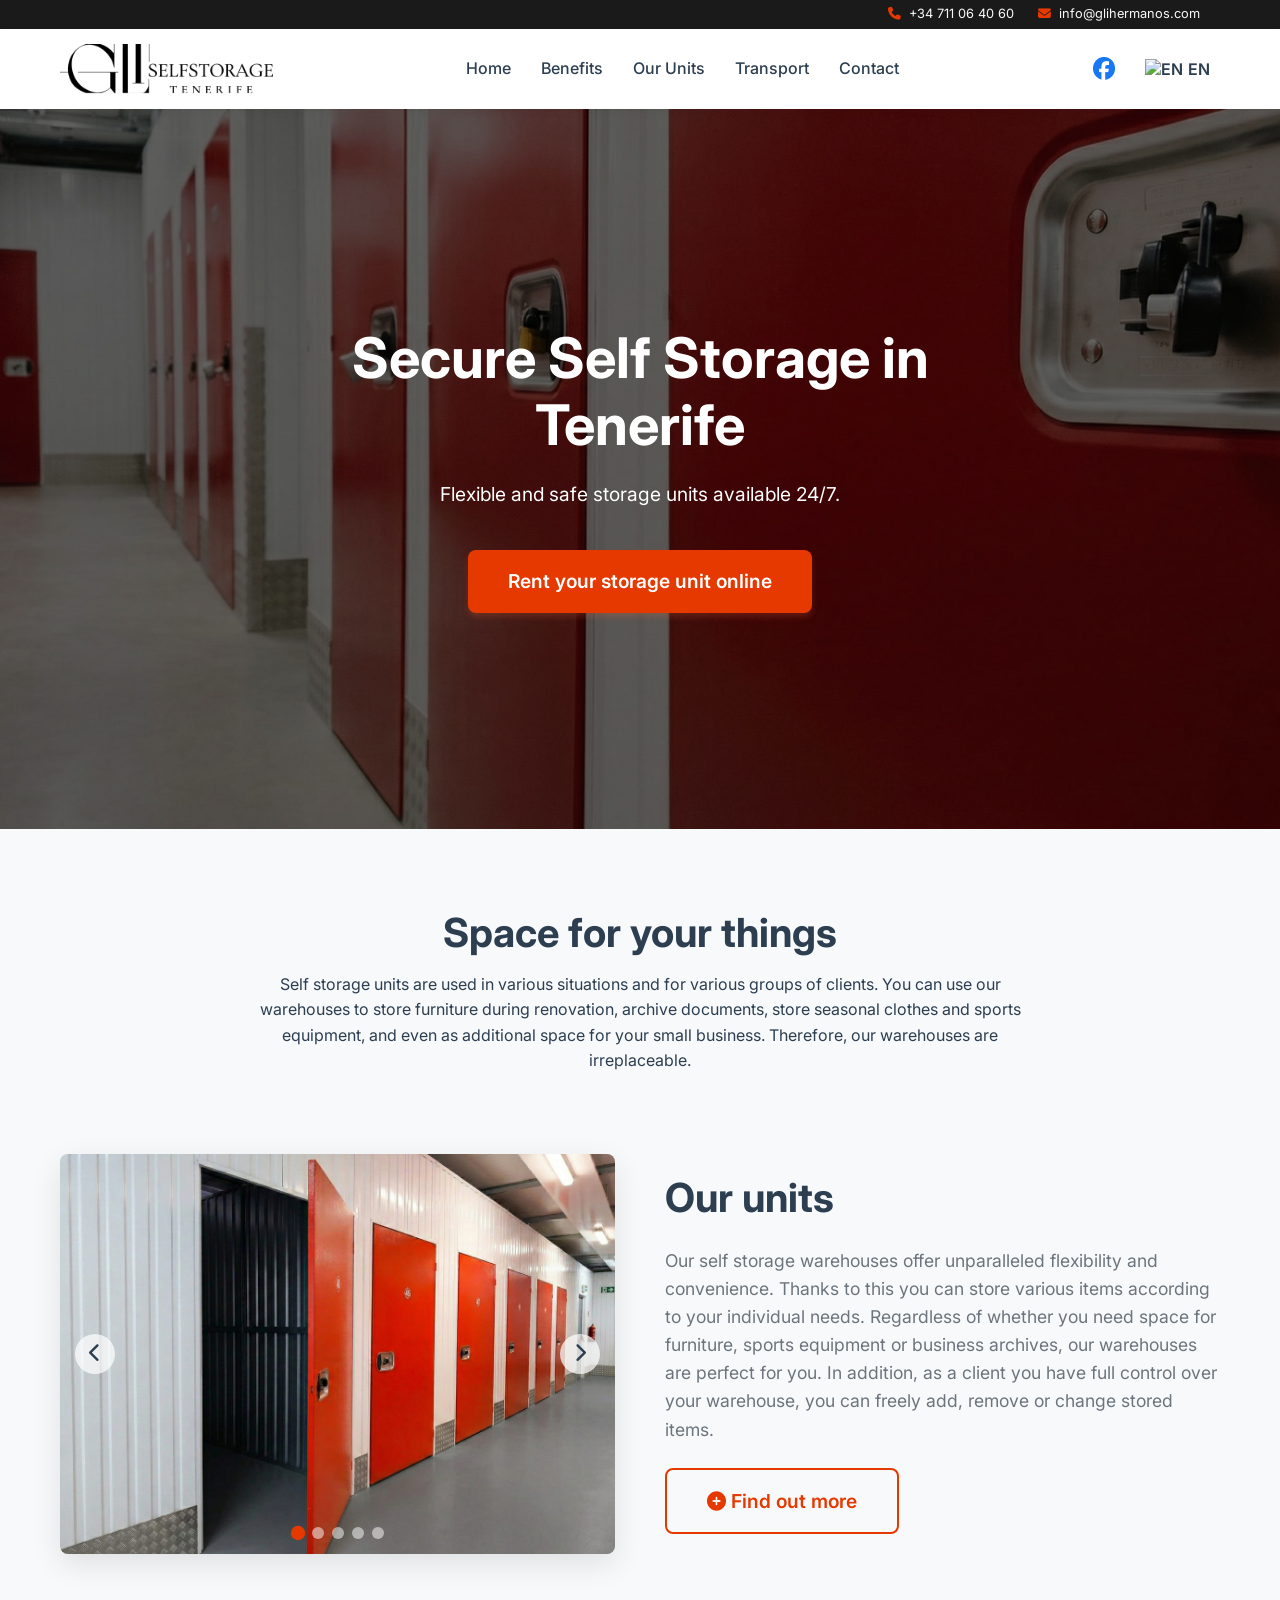
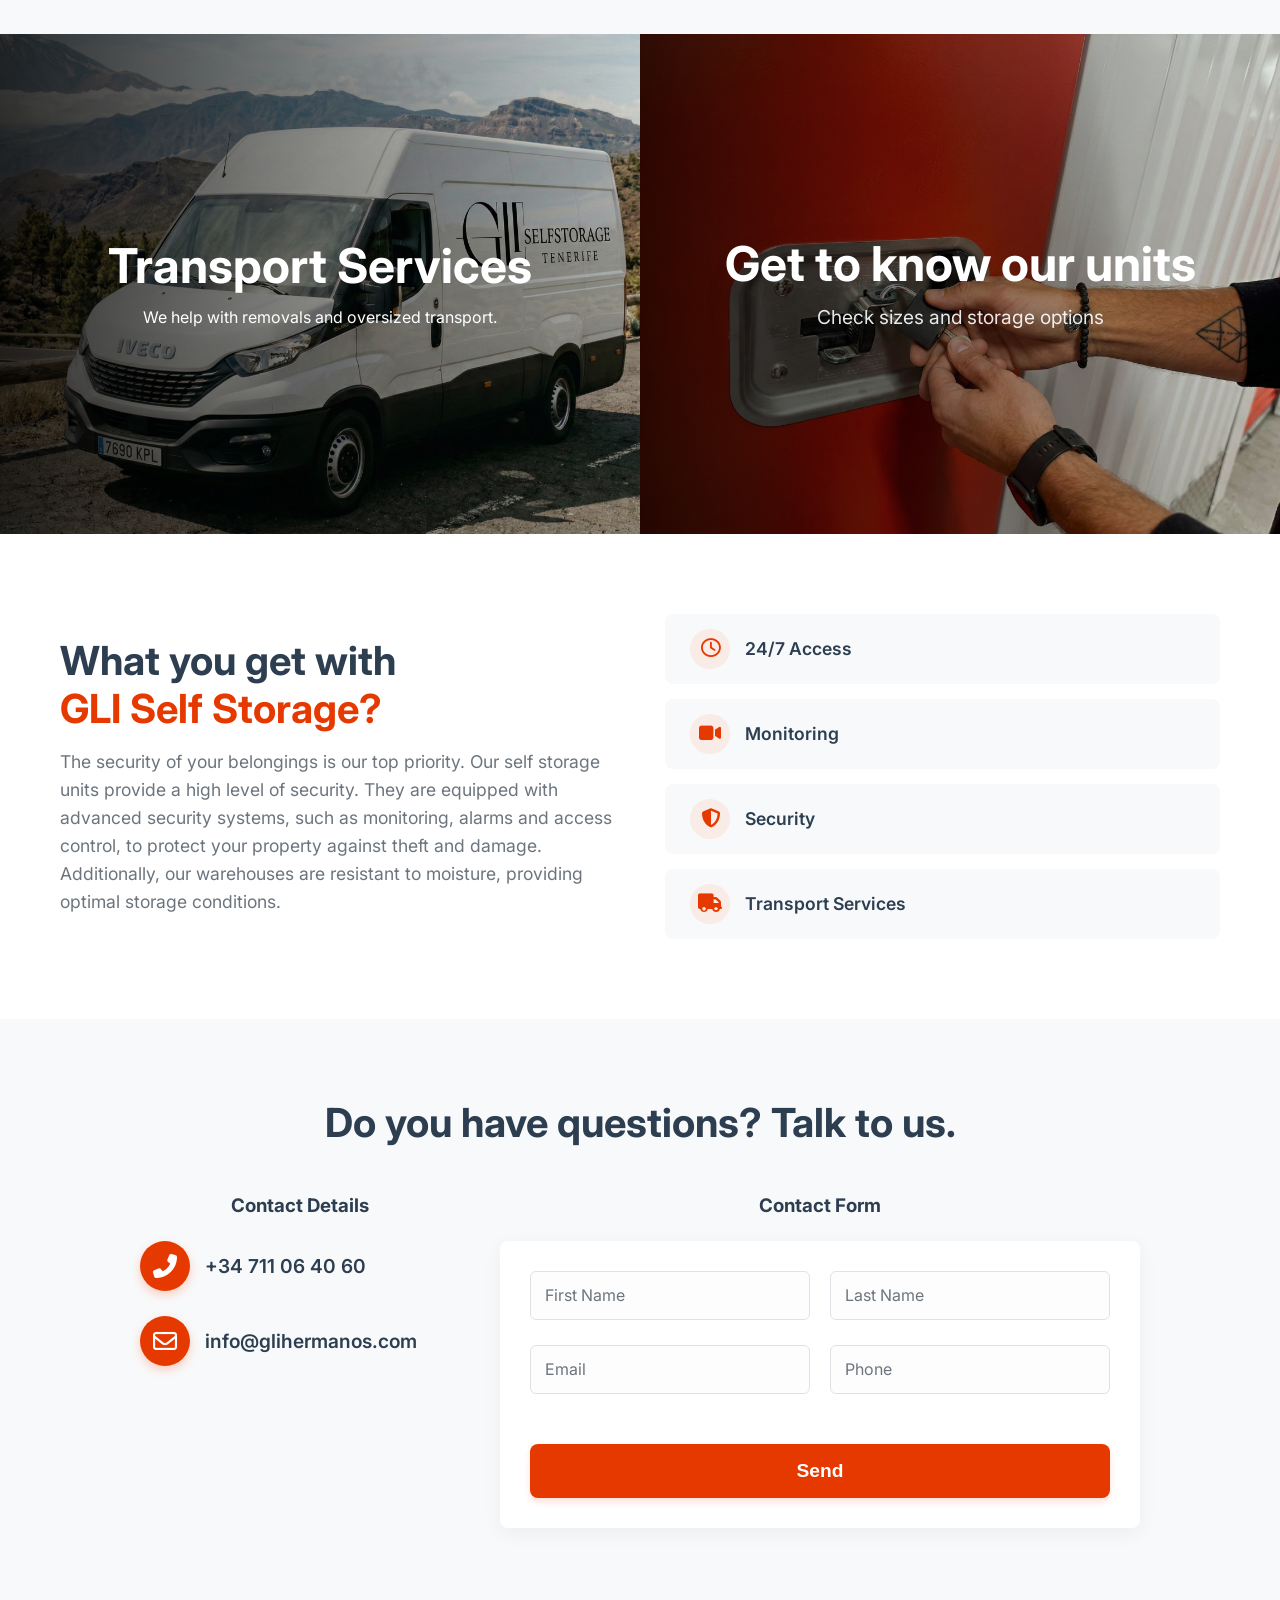
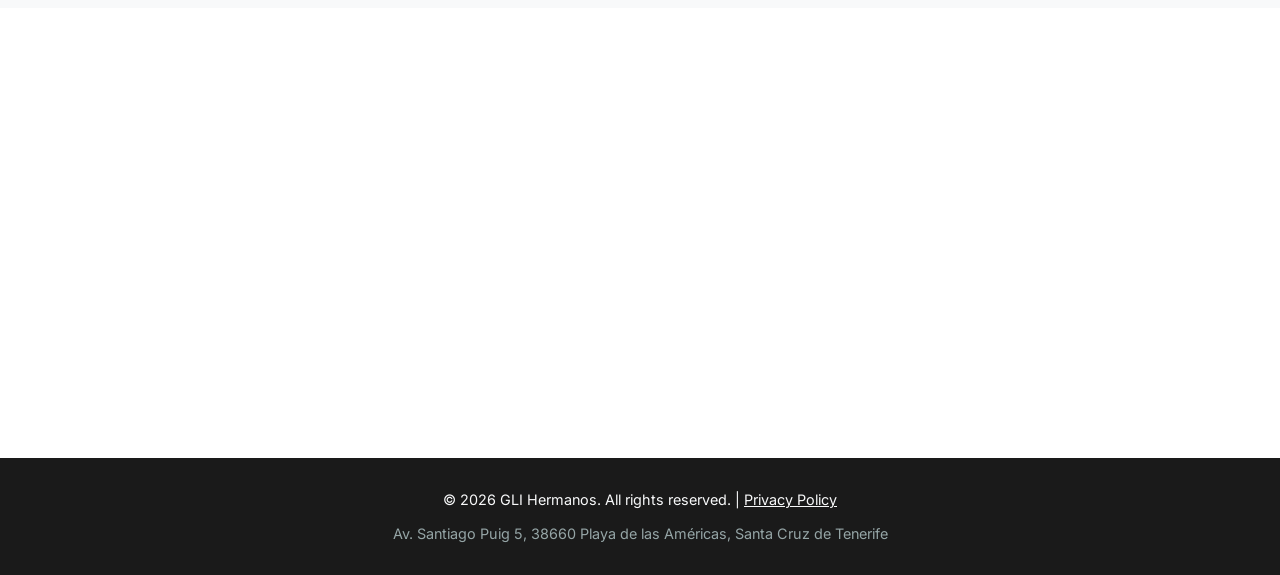
==== index.html @ 6c4d1c53 "Add files via upload" ====
<!DOCTYPE html>
<html lang="en">

<head>
    <meta charset="UTF-8">
    <meta name="viewport" content="width=device-width, initial-scale=1.0">

    <!-- Google Tag Manager -->
    <script>(function (w, d, s, l, i) {
            w[l] = w[l] || []; w[l].push({
                'gtm.start':
                    new Date().getTime(), event: 'gtm.js'
            }); var f = d.getElementsByTagName(s)[0],
                j = d.createElement(s), dl = l != 'dataLayer' ? '&l=' + l : ''; j.async = true; j.src =
                    'https://www.googletagmanager.com/gtm.js?id=' + i + dl; f.parentNode.insertBefore(j, f);
        })(window, document, 'script', 'dataLayer', 'GTM-TJLT8K84');</script>
    <!-- End Google Tag Manager -->

    <meta name="keywords" id="meta-keywords" content="">
    <meta name="description"
        content="Secure Self Storage in Tenerife - 24/7 Access, Transport Services, and High Security.">
    <meta name="robots" content="index, follow">
    <title>GLI Self Storage - Tenerife</title>
    <!-- Google Fonts -->
    <link href="https://fonts.googleapis.com/css2?family=Inter:wght@400;500;600;700;800&display=swap" rel="stylesheet">
    <!-- Font Awesome for Icons -->
    <link rel="stylesheet" href="https://cdnjs.cloudflare.com/ajax/libs/font-awesome/6.4.0/css/all.min.css">
    <!-- Niestandardowy script ładujący hCaptcha przeniesiony do script.js w celu dynamicznych zmian języka -->
    <!-- Main CSS -->
    <link rel="stylesheet" href="styles.css">

    <!-- Meta Pixel Code -->
    <script>
        !function (f, b, e, v, n, t, s) {
            if (f.fbq) return; n = f.fbq = function () {
                n.callMethod ?
                    n.callMethod.apply(n, arguments) : n.queue.push(arguments)
            };
            if (!f._fbq) f._fbq = n; n.push = n; n.loaded = !0; n.version = '2.0';
            n.queue = []; t = b.createElement(e); t.async = !0;
            t.src = v; s = b.getElementsByTagName(e)[0];
            s.parentNode.insertBefore(t, s)
        }(window, document, 'script',
            'https://connect.facebook.net/en_US/fbevents.js');
        fbq('init', '1485630279609049');
        fbq('track', 'PageView');
    </script>
    <!-- End Meta Pixel Code -->

    <!-- Yandex.Metrika counter -->
    <script type="text/javascript">
        (function (m, e, t, r, i, k, a) {
            m[i] = m[i] || function () { (m[i].a = m[i].a || []).push(arguments) };
            m[i].l = 1 * new Date();
            for (var j = 0; j < document.scripts.length; j++) { if (document.scripts[j].src === r) { return; } }
            k = e.createElement(t), a = e.getElementsByTagName(t)[0], k.async = 1, k.src = r, a.parentNode.insertBefore(k, a)
        })(window, document, 'script', 'https://mc.yandex.ru/metrika/tag.js?id=107064245', 'ym');

        ym(107064245, 'init', { ssr: true, webvisor: true, clickmap: true, ecommerce: "dataLayer", referrer: document.referrer, url: location.href, accurateTrackBounce: true, trackLinks: true });
    </script>
    <noscript>
        <div><img src="https://mc.yandex.ru/watch/107064245" style="position:absolute; left:-9999px;" alt="" /></div>
    </noscript>
    <!-- /Yandex.Metrika counter -->
</head>

<body>
    <!-- Google Tag Manager (noscript) -->
    <noscript><iframe src="https://www.googletagmanager.com/ns.html?id=GTM-TJLT8K84" height="0" width="0"
            style="display:none;visibility:hidden"></iframe></noscript>
    <!-- End Google Tag Manager (noscript) -->

    <noscript><img height="1" width="1" style="display:none"
            src="https://www.facebook.com/tr?id=1485630279609049&ev=PageView&noscript=1" /></noscript>

    <!-- Top Bar -->
    <div class="top-bar">
        <div class="container">
            <div class="top-contact">
                <a href="tel:+34711064060"><i class="fas fa-phone"></i> <span data-i18n="top_phone">+34 711 06 40
                        60</span></a>
                <a href="mailto:info@glihermanos.com"><i class="fas fa-envelope"></i> <span
                        data-i18n="top_email">info@glihermanos.com</span></a>
            </div>
        </div>
    </div>

    <!-- Header -->
    <header class="header">
        <div class="container header-content">
            <div class="logo">
                <a href="#"><img src="assets/images/logo.png" alt="GLI Self Storage"
                        onerror="this.outerHTML='<h1 class=\'text-logo\'>GLI <span>Self Storage</span></h1>'"></a>
            </div>

            <nav class="main-nav">
                <ul>
                    <li><a href="#home" data-i18n="menu_home">Home</a></li>
                    <li><a href="#benefits" data-i18n="menu_benefits">Benefits</a></li>
                    <li><a href="#units" data-i18n="menu_units">Our Units</a></li>
                    <li><a href="#transport" data-i18n="menu_transport">Transport</a></li>
                    <li><a href="#contact" data-i18n="menu_contact">Contact</a></li>
                </ul>
            </nav>

            <div class="header-right">
                <a href="https://www.facebook.com/glitrasterostenerife?locale=pl_PL" target="_blank" class="fb-icon"
                    title="Facebook">
                    <i class="fab fa-facebook"></i>
                </a>

                <div class="lang-switcher">
                    <button class="lang-btn" id="current-lang">
                        <img src="https://flagcdn.com/w20/gb.png" alt="EN"> EN
                    </button>
                    <div class="lang-dropdown">
                        <a href="#" data-lang="en"><img src="https://flagcdn.com/w20/gb.png" alt="English"> EN</a>
                        <a href="#" data-lang="de"><img src="https://flagcdn.com/w20/de.png" alt="Deutsch"> DE</a>
                        <a href="#" data-lang="es"><img src="https://flagcdn.com/w20/es.png" alt="Español"> ES</a>
                        <a href="#" data-lang="pl"><img src="https://flagcdn.com/w20/pl.png" alt="Polski"> PL</a>
                        <a href="#" data-lang="uk"><img src="https://flagcdn.com/w20/ua.png" alt="Українська"> UK</a>
                        <a href="#" data-lang="ru"><img src="https://flagcdn.com/w20/ru.png" alt="Русский"> RU</a>
                    </div>
                </div>

                <button class="mobile-menu-toggle">
                    <i class="fas fa-bars"></i>
                </button>
            </div>
        </div>
    </header>

    <!-- Mobile Navigation Overlay -->
    <div class="mobile-nav-overlay">
        <button class="close-menu"><i class="fas fa-times"></i></button>
        <ul>
            <li><a href="#home" data-i18n="menu_home">Home</a></li>
            <li><a href="#benefits" data-i18n="menu_benefits">Benefits</a></li>
            <li><a href="#units" data-i18n="menu_units">Our Units</a></li>
            <li><a href="#transport" data-i18n="menu_transport">Transport</a></li>
            <li><a href="#contact" data-i18n="menu_contact">Contact</a></li>
        </ul>
    </div>

    <!-- Hero Section -->
    <section id="home" class="hero">
        <div class="hero-overlay"></div>
        <div class="container hero-content">
            <h2 data-i18n="hero_title" class="animate-up">Secure Self Storage in Tenerife</h2>
            <p data-i18n="hero_subtitle" class="animate-up delay-1">Flexible and safe storage units available 24/7.</p>
            <a href="https://glihermanos.savvylockers.com/?fbclid=IwY2xjawQRhgFleHRuA2FlbQIxMABicmlkETJEMmpuODRKdEl5TjlVZ01Cc3J0YwZhcHBfaWQQMjIyMDM5MTc4ODIwMDg5MgABHppS1P2RR4xndVXGXnj58b55_4hbv1EeM5cEgCPNnU7qMUyhquLcri8U6ESe_aem_1NgS0DgagLh0nzZvqm6EQw"
                target="_blank" class="btn btn-primary animate-up delay-2" data-i18n="hero_btn">Rent a Unit</a>
        </div>
    </section>

    <!-- Units Description -->
    <section id="units-intro" class="units-intro section-padding bg-light">
        <div class="container text-center">
            <h2 data-i18n="units_headline">Space for your things</h2>
            <p class="max-w-800 mx-auto" data-i18n="units_subheadline">Self storage units are used in various situations
                and for various groups of clients. You can use our warehouses to store furniture during renovation,
                archive documents, store seasonal clothes and sports equipment, and even as additional space for your
                small business. Therefore, our warehouses are irreplaceable.</p>
        </div>
    </section>

    <!-- Units Features -->
    <section id="units" class="units section-padding bg-light pt-0">
        <div class="container">
            <div class="units-grid">
                <div class="units-image">
                    <div class="carousel-container" id="units-carousel">
                        <div class="carousel-track">
                            <img src="assets/images/storagetenerife3.jpeg" alt="Storage Unit 3"
                                class="carousel-slide active">
                            <img src="assets/images/storagetenerife1.jpeg" alt="Storage Unit 1" class="carousel-slide">
                            <img src="assets/images/storagetenerife2.jpeg" alt="Storage Unit 2" class="carousel-slide">
                            <img src="assets/images/storagetenerife4.jpeg" alt="Storage Unit 4" class="carousel-slide">
                            <img src="assets/images/storagetenerife5.jpeg" alt="Storage Unit 5" class="carousel-slide">
                        </div>
                        <button class="carousel-btn prev-btn" aria-label="Previous Slide"><i
                                class="fas fa-chevron-left"></i></button>
                        <button class="carousel-btn next-btn" aria-label="Next Slide"><i
                                class="fas fa-chevron-right"></i></button>
                        <div class="carousel-dots">
                            <span class="dot active" data-index="0"></span>
                            <span class="dot" data-index="1"></span>
                            <span class="dot" data-index="2"></span>
                            <span class="dot" data-index="3"></span>
                            <span class="dot" data-index="4"></span>
                        </div>
                    </div>
                </div>
                <div class="units-text">
                    <h2 data-i18n="units_title">Our units</h2>
                    <p data-i18n="units_desc">Our self storage warehouses offer unparalleled flexibility and
                        convenience. Thanks to this you can store various items according to your individual needs.
                        Regardless of whether you need space for furniture, sports equipment or business archives, our
                        warehouses are perfect for you. In addition, as a client you have full control over your
                        warehouse, you can freely add, remove or change stored items.</p>
                    <a href="#contact" class="btn btn-outline-primary mt-4">
                        <i class="fas fa-plus-circle"></i> <span data-i18n="units_more">Find out more</span>
                    </a>
                </div>
            </div>
        </div>
    </section>

    <!-- Transport Section -->
    <section id="transport" class="transport">
        <div class="transport-grid">
            <a href="#contact" class="transport-bus">
                <!-- Background image: assets/images/bus.jpg -->
                <div class="transport-units-content">
                    <h2 data-i18n="transport_bus_text">Transport Services</h2>
                    <p data-i18n="transport_bus_desc">We help with removals and oversized transport.</p>
                </div>
            </a>
            <a href="https://glihermanos.savvylockers.com/" target="_blank" class="transport-units">
                <!-- Background image: assets/images/orange_doors.jpg -->
                <div class="transport-units-content">
                    <h2 data-i18n="transport_title">Get to know our units</h2>
                    <p data-i18n="transport_desc">Check sizes and storage options</p>
                </div>
            </a>
        </div>
    </section>
    <!-- Benefits Section -->
    <section id="benefits" class="benefits section-padding">
        <div class="container">
            <div class="benefits-grid">
                <div class="benefits-text">
                    <h2><span data-i18n="benefits_title">What you get with</span> <br><span class="highlight"
                            data-i18n="benefits_subtitle">GLI Self Storage?</span></h2>
                    <p data-i18n="benefits_desc">The security of your belongings is our top priority. Our self storage
                        units provide a high level of security. They are equipped with advanced security systems, such
                        as monitoring, alarms and access control, to protect your property against theft and damage.
                        Additionally, our warehouses are resistant to moisture, providing optimal storage conditions.
                    </p>
                </div>
                <div class="benefits-list">
                    <div class="benefit-item">
                        <div class="benefit-icon"><i class="far fa-clock"></i></div>
                        <span data-i18n="benefit_1">24/7 Access</span>
                    </div>
                    <div class="benefit-item">
                        <div class="benefit-icon"><i class="fas fa-video"></i></div>
                        <span data-i18n="benefit_2">Monitoring</span>
                    </div>
                    <div class="benefit-item">
                        <div class="benefit-icon"><i class="fas fa-shield-alt"></i></div>
                        <span data-i18n="benefit_3">Security</span>
                    </div>
                    <div class="benefit-item">
                        <div class="benefit-icon"><i class="fas fa-truck"></i></div>
                        <span data-i18n="benefit_4">Transport Services</span>
                    </div>
                </div>
            </div>
        </div>
    </section>

    <!-- Contact Section -->
    <section id="contact" class="contact section-padding bg-light">
        <div class="container">
            <div class="text-center mb-5">
                <h2 data-i18n="contact_title">Do you have questions? Talk to us.</h2>
            </div>

            <div class="contact-grid">
                <div class="contact-info">
                    <h3 data-i18n="contact_details_title" class="mb-4 text-center">Contact Details</h3>

                    <div class="contact-card">
                        <div class="contact-icon">
                            <i class="fas fa-phone-alt"></i>
                        </div>
                        <div class="contact-detail">
                            <a href="tel:+34711064060" class="contact-number">+34 711 06 40 60</a>
                        </div>
                    </div>

                    <div class="contact-card">
                        <div class="contact-icon">
                            <i class="far fa-envelope"></i>
                        </div>
                        <div class="contact-detail">
                            <a href="mailto:info@glihermanos.com" class="contact-email">info@glihermanos.com</a>
                        </div>
                    </div>
                </div>

                <div class="contact-form">
                    <h3 data-i18n="contact_form_title" class="mb-4 text-center">Contact Form</h3>
                    <form action="https://api.web3forms.com/submit" method="POST" id="main-contact-form">

                        <!-- Web3Forms Access Key -->
                        <input type="hidden" name="access_key" value="307260f2-47a7-41af-9b68-53aac598528c">
                        <input type="hidden" name="subject" value="Nowe zapytanie z GLI Self Storage">
                        <input type="hidden" name="from_name" value="Strona GLI Self Storage">
                        <input type="checkbox" name="botcheck" class="hidden" style="display: none;">

                        <div class="form-row">
                            <div class="form-group">
                                <input type="text" id="fname" name="Imię" class="form-control" required placeholder=" ">
                                <label for="fname" data-i18n="form_fname">First Name</label>
                            </div>
                            <div class="form-group">
                                <input type="text" id="lname" name="Nazwisko" class="form-control" required
                                    placeholder=" ">
                                <label for="lname" data-i18n="form_lname">Last Name</label>
                            </div>
                        </div>
                        <div class="form-row">
                            <div class="form-group">
                                <input type="email" id="email" name="Email" class="form-control" required
                                    placeholder=" ">
                                <label for="email" data-i18n="form_email">Email</label>
                            </div>
                            <div class="form-group">
                                <input type="tel" id="phone" name="Telefon" class="form-control" required
                                    placeholder=" ">
                                <label for="phone" data-i18n="form_phone">Phone</label>
                            </div>
                        </div>
                        <!-- Pole wiadomość usunięto zgodnie z wytycznymi -->

                        <!-- hCaptcha -->
                        <div id="hcaptcha-container" class="h-captcha form-group"></div>
                        <div id="form-result-msg"
                            style="display: none; padding: 10px; border-radius: 5px; margin-bottom: 15px; text-align: center; font-weight: 500;">
                        </div>

                        <button type="submit" class="btn btn-primary btn-block" data-i18n="form_submit">Send</button>
                    </form>
                </div>
            </div>
        </div>
    </section>

    <!-- Map Section -->
    <section id="map" class="map-section">
        <div class="map-container" style="line-height: 0;">
            <iframe
                src="https://www.google.com/maps/embed?pb=!1m18!1m12!1m3!1d1576.4716901842368!2d-16.731778946142714!3d28.05830919864947!2m3!1f0!2f0!3f0!3m2!1i1024!2i768!4f13.1!3m3!1m2!1s0xc6a90a42fbac999%3A0xe54b9d0fe4cfdb8b!2sAv.%20Santiago%20Puig%2C%205%2C%2038650%20Playa%20de%20la%20Am%C3%A9ricas%2C%20Santa%20Cruz%20de%20Tenerife%2C%20Spain!5e0!3m2!1sen!2spl!4v1700000000000!5m2!1sen!2spl"
                width="100%" height="450" style="border:0;" allowfullscreen="" loading="lazy"
                referrerpolicy="no-referrer-when-downgrade">
            </iframe>
        </div>
    </section>

    <!-- Footer -->
    <footer class="footer">
        <div class="container text-center">
            <p>&copy; 2026 GLI Hermanos. <span data-i18n="footer_rights">All rights reserved</span>. | <a
                    href="privacy.html" data-i18n="menu_privacy"
                    style="color: #f8f9fa; text-decoration: underline;">Privacy Policy</a></p>
            <p class="footer-address">Av. Santiago Puig 5, 38660 Playa de las Américas, Santa Cruz de Tenerife</p>
        </div>
    </footer>

    <!-- Mobile Floating Action Button -->
    <a href="tel:+34711064060" class="mobile-fab">
        <i class="fas fa-phone-alt"></i>
    </a>

    <!-- Main JS -->
    <script src="script.js"></script>
</body>

</html>
---- styles.css ----
/*================================================
    CSS custom properties
================================================*/
:root {
    /* Primary Colors */
    --primary-color: #e63900;
    /* Red-Orange */
    --primary-hover: #cc3200;

    /* Neutral Colors / Backgrounds */
    --bg-light: #f8f9fa;
    --bg-white: #ffffff;
    --text-dark: #2c3e50;
    --text-muted: #6c757d;
    --border-color: #dee2e6;

    /* Typography */
    --font-primary: 'Inter', sans-serif;

    /* Spacing & Sizes */
    --section-padding: 80px 0;
    --container-width: 1200px;
    --border-radius: 8px;

    /* Transitions */
    --transition: all 0.3s ease;
}

/*================================================
    Basic Reset & Global Styles
================================================*/
* {
    margin: 0;
    padding: 0;
    box-sizing: border-box;
}

html {
    scroll-behavior: smooth;
}

body {
    font-family: var(--font-primary);
    color: var(--text-dark);
    line-height: 1.6;
    background-color: var(--bg-white);
    overflow-x: hidden;
}

a {
    text-decoration: none;
    color: inherit;
    transition: var(--transition);
}

ul {
    list-style: none;
}

img {
    max-width: 100%;
    height: auto;
}

.container {
    width: 100%;
    max-width: var(--container-width);
    margin: 0 auto;
    padding: 0 20px;
}

.section-padding {
    padding: var(--section-padding);
}

.bg-light {
    background-color: var(--bg-light);
}

.text-center {
    text-align: center;
}

.mt-4 {
    margin-top: 1.5rem;
}

.mb-4 {
    margin-bottom: 1.5rem;
}

.mb-5 {
    margin-bottom: 3rem;
}

.pt-0 {
    padding-top: 0;
}

.max-w-800 {
    max-width: 800px;
}

.mx-auto {
    margin-left: auto;
    margin-right: auto;
}

h1,
h2,
h3,
h4,
h5,
h6 {
    font-weight: 700;
    line-height: 1.2;
    margin-bottom: 15px;
}

h2 {
    font-size: 2.5rem;
}

.highlight {
    color: var(--primary-color);
}

.highlight-text {
    color: var(--primary-color);
}

/*================================================
    Buttons
================================================*/
.btn {
    display: inline-block;
    padding: 16px 40px;
    border-radius: var(--border-radius);
    font-weight: 600;
    text-align: center;
    cursor: pointer;
    border: none;
    font-size: 1.2rem;
    transition: var(--transition);
}

.btn-primary {
    background-color: var(--primary-color);
    color: #fff;
    box-shadow: 0 4px 6px rgba(255, 107, 53, 0.2);
}

.btn-primary:hover {
    background-color: var(--primary-hover);
    transform: translateY(-2px);
    box-shadow: 0 6px 12px rgba(255, 107, 53, 0.3);
}

.btn-outline-primary {
    background-color: transparent;
    border: 2px solid var(--primary-color);
    color: var(--primary-color);
}

.btn-outline-primary:hover {
    background-color: var(--primary-color);
    color: #fff;
}

.btn-block {
    display: block;
    width: 100%;
}

/*================================================
    Top Bar
================================================*/
.top-bar {
    background-color: #1a1a1a;
    border-bottom: none;
    padding: 4px 0;
    font-size: 0.8rem;
    color: #f8f9fa;
    text-align: right;
}

.top-contact a {
    margin-right: 20px;
    display: inline-flex;
    align-items: center;
    gap: 8px;
    color: #f8f9fa;
}

.top-contact a i {
    color: var(--primary-color);
}

.top-contact a:hover {
    color: #fff;
    opacity: 0.8;
}

/*================================================
    Header & Navigation
================================================*/
.header {
    background: var(--bg-white);
    padding: 15px 0;
    position: sticky;
    top: 0;
    z-index: 1000;
    box-shadow: 0 2px 10px rgba(0, 0, 0, 0.05);
}

.header-content {
    display: flex;
    justify-content: space-between;
    align-items: center;
}

.logo a {
    display: flex;
    align-items: center;
}

.logo img {
    height: 50px;
    /* Dostosuj po dodaniu logo */
}

.text-logo {
    font-size: 1.8rem;
    color: var(--text-dark);
    margin: 0;
}

.text-logo span {
    color: var(--primary-color);
}

.main-nav ul {
    display: flex;
    gap: 30px;
}

.main-nav a {
    font-weight: 500;
    color: var(--text-dark);
    position: relative;
}

.main-nav a::after {
    content: '';
    position: absolute;
    bottom: -5px;
    left: 0;
    width: 0;
    height: 2px;
    background-color: var(--primary-color);
    transition: var(--transition);
}

.main-nav a:hover::after,
.main-nav a.active::after {
    width: 100%;
}

.main-nav a:hover,
.main-nav a.active {
    color: var(--primary-color);
}

.header-right {
    display: flex;
    align-items: center;
    gap: 20px;
}

.fb-icon {
    font-size: 1.4rem;
    color: #1877F2;
    /* Facebook Blue */
    transition: var(--transition);
}

.fb-icon:hover {
    transform: scale(1.1);
}

/* Language Switcher */
.lang-switcher {
    position: relative;
}

.lang-btn {
    background: transparent;
    border: none;
    font-family: inherit;
    font-weight: 600;
    color: var(--text-dark);
    cursor: pointer;
    display: flex;
    align-items: center;
    gap: 5px;
    font-size: 1rem;
    padding: 5px 10px;
    border-radius: var(--border-radius);
    transition: var(--transition);
}

.lang-btn:hover {
    background-color: var(--bg-light);
}

.lang-dropdown {
    position: absolute;
    top: 100%;
    right: 0;
    background: var(--bg-white);
    border: 1px solid var(--border-color);
    border-radius: var(--border-radius);
    box-shadow: 0 4px 15px rgba(0, 0, 0, 0.1);
    min-width: 120px;
    opacity: 0;
    visibility: hidden;
    transform: translateY(10px);
    transition: var(--transition);
    z-index: 1001;
}

.lang-switcher.active .lang-dropdown {
    opacity: 1;
    visibility: visible;
    transform: translateY(0);
}

.lang-dropdown a {
    display: flex;
    align-items: center;
    gap: 10px;
    padding: 10px 15px;
    transition: background-color 0.2s;
    font-weight: 500;
}

.lang-dropdown a:hover {
    background-color: var(--bg-light);
    color: var(--primary-color);
}

.mobile-menu-toggle {
    display: none;
    background: transparent;
    border: none;
    font-size: 1.5rem;
    color: var(--text-dark);
    cursor: pointer;
}

/* Mobile Nav Overlay */
.mobile-nav-overlay {
    position: fixed;
    top: 0;
    right: -100%;
    width: 100%;
    height: 100vh;
    background: rgba(255, 255, 255, 0.98);
    z-index: 2000;
    display: flex;
    flex-direction: column;
    justify-content: center;
    align-items: center;
    transition: right 0.4s ease;
}

.mobile-nav-overlay.open {
    right: 0;
}

.close-menu {
    position: absolute;
    top: 30px;
    right: 30px;
    background: transparent;
    border: none;
    font-size: 2rem;
    cursor: pointer;
    color: var(--text-dark);
}

.mobile-nav-overlay ul {
    text-align: center;
}

.mobile-nav-overlay li {
    margin-bottom: 25px;
}

.mobile-nav-overlay a {
    font-size: 1.5rem;
    font-weight: 600;
}

/*================================================
    Hero Section
================================================*/
.hero {
    position: relative;
    height: 80vh;
    min-height: 500px;
    display: flex;
    align-items: center;
    background-image: url('assets/images/hero-bg.jpg');
    /* Docelowe zdjęcie */
    background-color: #333;
    /* Fallback */
    background-size: cover;
    background-position: center;
    color: #fff;
    text-align: center;
}

.hero-overlay {
    position: absolute;
    top: 0;
    left: 0;
    width: 100%;
    height: 100%;
    background: rgba(0, 0, 0, 0.5);
    /* Cień nałożony na zdjęcie */
}

.hero-content {
    position: relative;
    z-index: 10;
    max-width: 800px;
}

.hero h2 {
    font-size: 3.5rem;
    margin-bottom: 20px;
    animation: fadeUp 0.8s ease forwards;
    opacity: 0;
}

.hero p {
    font-size: 1.2rem;
    margin-bottom: 40px;
    animation: fadeUp 0.8s ease forwards;
    opacity: 0;
}

.delay-1 {
    animation-delay: 0.2s;
}

.delay-2 {
    animation-delay: 0.4s;
}

@keyframes fadeUp {
    from {
        opacity: 0;
        transform: translateY(30px);
    }

    to {
        opacity: 1;
        transform: translateY(0);
    }
}

/*================================================
    Benefits Section
================================================*/
.benefits-grid {
    display: grid;
    grid-template-columns: 1fr 1fr;
    gap: 50px;
    align-items: center;
}

.benefits-text h2 {
    font-size: 2.5rem;
}

.benefits-text p {
    color: var(--text-muted);
    font-size: 1.1rem;
}

.benefits-list {
    display: flex;
    flex-direction: column;
    gap: 15px;
}

.benefit-item {
    background: var(--bg-light);
    padding: 15px 25px;
    border-radius: var(--border-radius);
    display: flex;
    align-items: center;
    gap: 15px;
    font-size: 1.1rem;
    font-weight: 600;
    transition: var(--transition);
}

.benefit-item:hover,
.benefit-item.active {
    background: #fff;
    box-shadow: 0 5px 15px rgba(0, 0, 0, 0.05);
}

.benefit-icon {
    width: 40px;
    height: 40px;
    background: rgba(255, 107, 53, 0.1);
    color: var(--primary-color);
    border-radius: 50%;
    display: flex;
    align-items: center;
    justify-content: center;
    font-size: 1.2rem;
}

/*================================================
    Units Section
================================================*/
.units-grid {
    display: grid;
    grid-template-columns: 1fr 1fr;
    gap: 50px;
    align-items: center;
}

.units-image {
    position: relative;
}

.carousel-container {
    width: 100%;
    height: 400px;
    background: #e9ecef;
    border-radius: var(--border-radius);
    overflow: hidden;
    position: relative;
    box-shadow: 0 10px 30px rgba(0, 0, 0, 0.1);
}

.carousel-track {
    display: flex;
    width: 100%;
    height: 100%;
    transition: transform 0.5s ease-in-out;
}

.carousel-slide {
    min-width: 100%;
    height: 100%;
    object-fit: cover;
}

/* Przyciski nawigacyjne karuzeli */
.carousel-btn {
    position: absolute;
    top: 50%;
    transform: translateY(-50%);
    background: rgba(255, 255, 255, 0.7);
    color: var(--text-dark);
    border: none;
    width: 40px;
    height: 40px;
    border-radius: 50%;
    display: flex;
    align-items: center;
    justify-content: center;
    cursor: pointer;
    z-index: 10;
    transition: var(--transition);
    font-size: 1.2rem;
}

.carousel-btn:hover {
    background: var(--primary-color);
    color: #fff;
}

.prev-btn {
    left: 15px;
}

.next-btn {
    right: 15px;
}

/* Kropki nawigacyjne */
.carousel-dots {
    position: absolute;
    bottom: 15px;
    left: 50%;
    transform: translateX(-50%);
    display: flex;
    gap: 8px;
    z-index: 10;
}

.carousel-dots .dot {
    width: 12px;
    height: 12px;
    background: rgba(255, 255, 255, 0.5);
    border-radius: 50%;
    cursor: pointer;
    transition: var(--transition);
}

.carousel-dots .dot.active,
.carousel-dots .dot:hover {
    background: var(--primary-color);
    transform: scale(1.2);
}

.units-text h2 {
    margin-bottom: 25px;
}

.units-text p {
    color: var(--text-muted);
    font-size: 1.1rem;
}

/*================================================
    Transport Banner Section
================================================*/
.transport {
    width: 100%;
    background: #fff;
}

.transport-grid {
    display: flex;
    width: 100%;
    min-height: 500px;
}

.transport-bus,
.transport-units {
    flex: 1;
    position: relative;
    display: flex;
    align-items: center;
    justify-content: center;
    padding: 40px;
}

/* Lewa strona - Bus */
.transport-bus {
    background-image: url('assets/images/bus.jpg');
    background-color: #f8f9fa;
    background-size: cover;
    background-position: center;
}

.transport-bus-content {
    background: rgba(255, 255, 255, 0.9);
    padding: 30px;
    border-radius: var(--border-radius);
    max-width: 80%;
}

.placeholder-text {
    color: var(--text-dark);
    font-weight: 700;
    font-size: 1.8rem;
    text-align: center;
    display: block;
}

/* Prawa strona - Magazyny */
.transport-units,
.transport-bus {
    background-color: #444;
    /* Fallback */
    background-size: cover;
    background-position: center;
    color: #fff;
    position: relative;
    display: block;
    overflow: hidden;
    transition: transform 0.4s ease, box-shadow 0.4s ease;
    text-decoration: none;
    cursor: pointer;
}

.transport-units {
    background-image: url('assets/images/orange_doors.jpg');
}

.transport-bus {
    background-image: url('assets/images/bus.jpg');
}

.transport-units:hover,
.transport-bus:hover {
    transform: translateY(-12px);
    box-shadow: 0 20px 40px rgba(0, 0, 0, 0.4);
    z-index: 10;
}

/* Nałożenie ciemnego gradientu dla czytelności tekstu (oba banery) */
.transport-bus::before,
.transport-units::before {
    content: '';
    position: absolute;
    top: 0;
    left: 0;
    width: 100%;
    height: 100%;
    background: linear-gradient(to right, rgba(0, 0, 0, 0.8) 0%, rgba(0, 0, 0, 0.1) 100%);
}

.transport-bus-content,

.transport-units-content {
    position: relative;
    z-index: 2;
    text-align: center;
    width: 100%;
    height: 100%;
    padding: 0 20px;
    display: flex;
    flex-direction: column;
    justify-content: center;
    align-items: center;
    color: #fff;
}

.transport-units h2,
.transport-units-content h2 {
    font-size: 3rem;
    margin-bottom: 10px;
}

.transport-units p {
    font-size: 1.2rem;
    opacity: 0.9;
}

/*================================================
    Contact Section
================================================*/
.contact-grid {
    display: grid;
    grid-template-columns: 1fr 2fr;
    gap: 40px;
    max-width: 1000px;
    margin: 0 auto;
}

.contact-card {
    display: flex;
    align-items: center;
    gap: 15px;
    margin-bottom: 25px;
}

.contact-icon {
    width: 50px;
    height: 50px;
    background: var(--primary-color);
    color: white;
    border-radius: 50%;
    display: flex;
    align-items: center;
    justify-content: center;
    font-size: 1.5rem;
    box-shadow: 0 4px 10px rgba(255, 107, 53, 0.3);
}

.contact-detail a {
    font-size: 1.2rem;
    font-weight: 600;
    color: var(--text-dark);
}

.contact-detail a:hover {
    color: var(--primary-color);
}

/* Floating labels Form */
#main-contact-form {
    background: var(--bg-white);
    padding: 30px;
    border-radius: var(--border-radius);
    box-shadow: 0 5px 20px rgba(0, 0, 0, 0.05);
}

.form-row {
    display: flex;
    gap: 20px;
}

.form-group {
    position: relative;
    margin-bottom: 25px;
    width: 100%;
}

.form-control {
    width: 100%;
    padding: 15px 15px 12px;
    background: #fdfdfd;
    border: 1px solid var(--border-color);
    border-radius: 6px;
    font-family: inherit;
    font-size: 1rem;
    transition: var(--transition);
    outline: none;
}

.form-control:focus {
    border-color: var(--primary-color);
    box-shadow: 0 0 0 3px rgba(255, 107, 53, 0.1);
}

.form-group label {
    position: absolute;
    top: 50%;
    left: 15px;
    transform: translateY(-50%);
    color: var(--text-muted);
    transition: var(--transition);
    pointer-events: none;
    font-size: 1rem;
}

.form-group textarea {
    resize: vertical;
    padding-top: 25px;
}

.form-group textarea+label {
    top: 20px;
    transform: none;
}

/* Floating Animation */
.form-control:focus+label,
.form-control:not(:placeholder-shown)+label {
    top: 5px;
    font-size: 0.75rem;
    color: var(--primary-color);
    transform: none;
    font-weight: 600;
}

.form-control:not(:placeholder-shown) {
    padding-top: 20px;
    padding-bottom: 7px;
}

textarea.form-control:not(:placeholder-shown) {
    padding-top: 25px;
}

/*================================================
    Map
================================================*/
.map-container {
    overflow: hidden;
}

/*================================================
    Footer
================================================*/
.footer {
    background-color: #1a1a1a;
    color: #f8f9fa;
    padding: 30px 0;
    font-size: 0.9rem;
}

.footer-address {
    color: #95a5a6;
    margin-top: 10px;
}

/*================================================
    Mobile Floating Action Button
================================================*/
.mobile-fab {
    position: fixed;
    bottom: 25px;
    right: 25px;
    width: 60px;
    height: 60px;
    background-color: var(--primary-color);
    color: #fff;
    border-radius: 50%;
    display: none;
    align-items: center;
    justify-content: center;
    font-size: 1.8rem;
    box-shadow: 0 6px 15px rgba(255, 107, 53, 0.4);
    z-index: 1000;
    transition: transform 0.3s;
}

.mobile-fab:active {
    transform: scale(0.9);
}

/*================================================
    Responsive Design
================================================*/
@media (max-width: 1024px) {

    .benefits-grid,
    .units-grid {
        grid-template-columns: 1fr;
        gap: 30px;
    }

    .transport-grid {
        flex-direction: column;
    }

    .transport-bus,
    .transport-units {
        min-height: 400px;
    }
}

@media (max-width: 768px) {
    .top-bar {
        display: none;
    }

    .main-nav {
        display: none;
    }

    .mobile-menu-toggle {
        display: block;
    }

    .header-content {
        gap: 10px;
        /* Dodatkowy margines między sekcjami */
    }

    .logo img {
        height: 38px;
        /* Zmniejszenie wysokości na smartfonach */
        max-width: 180px;
        /* Limit szerokości przed najechaniem */
        object-fit: contain;
    }

    .header-right {
        gap: 12px;
    }

    .hero h2 {
        font-size: 2.5rem;
    }

    .contact-grid {
        grid-template-columns: 1fr;
    }

    .form-row {
        flex-direction: column;
        gap: 0;
    }

    .mobile-fab {
        display: flex;
    }
}
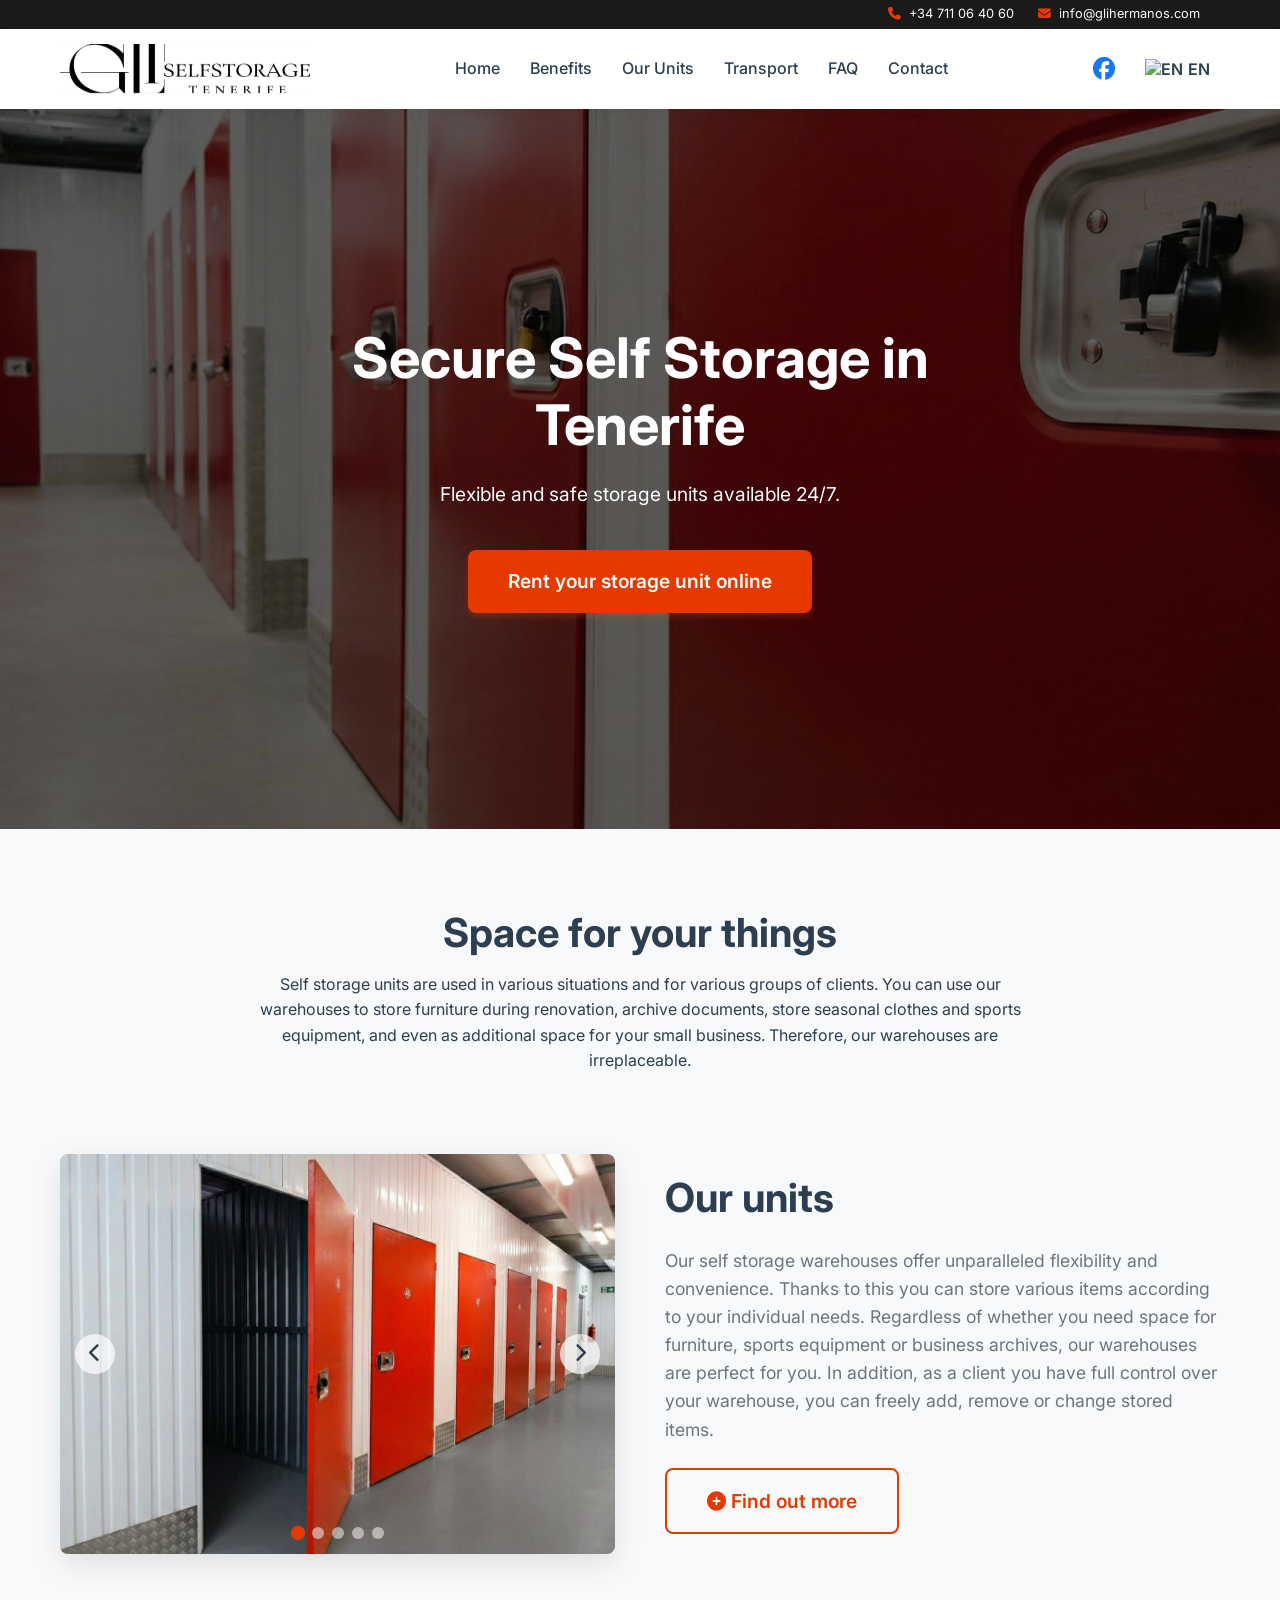
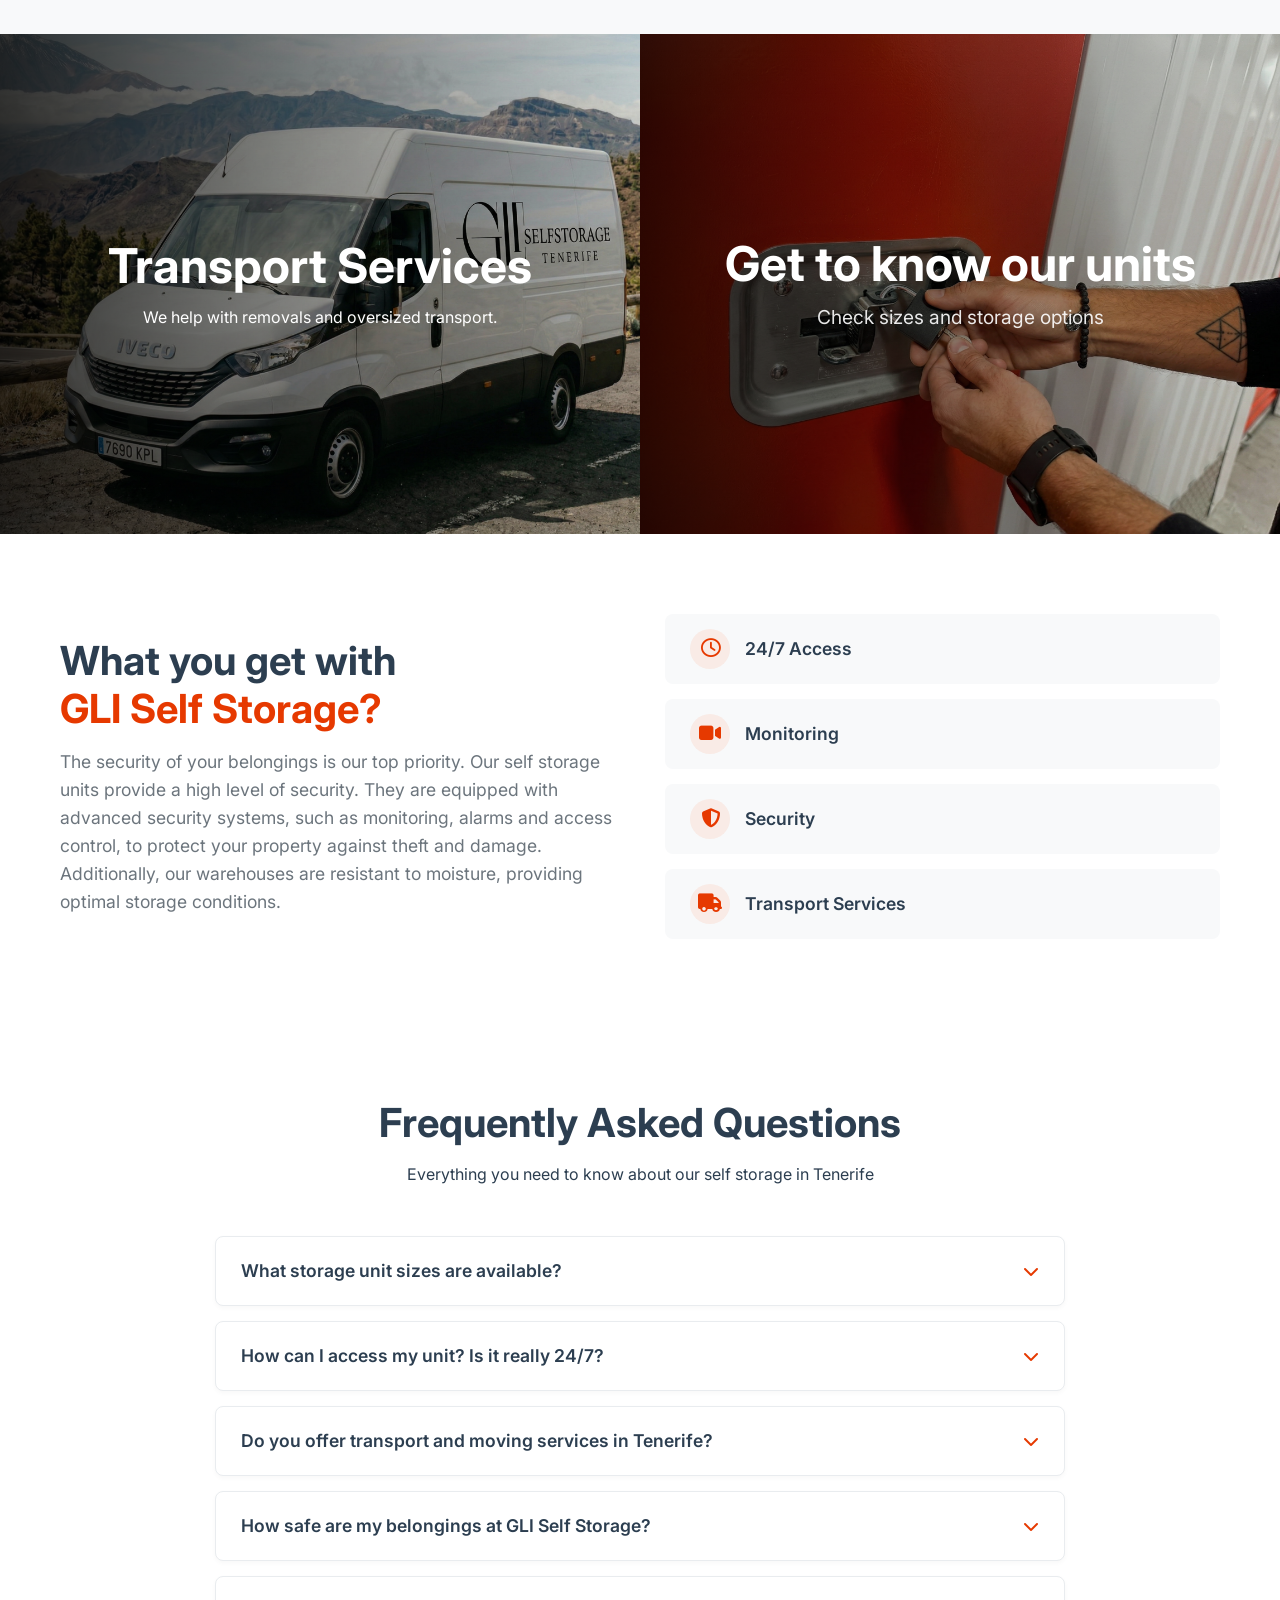
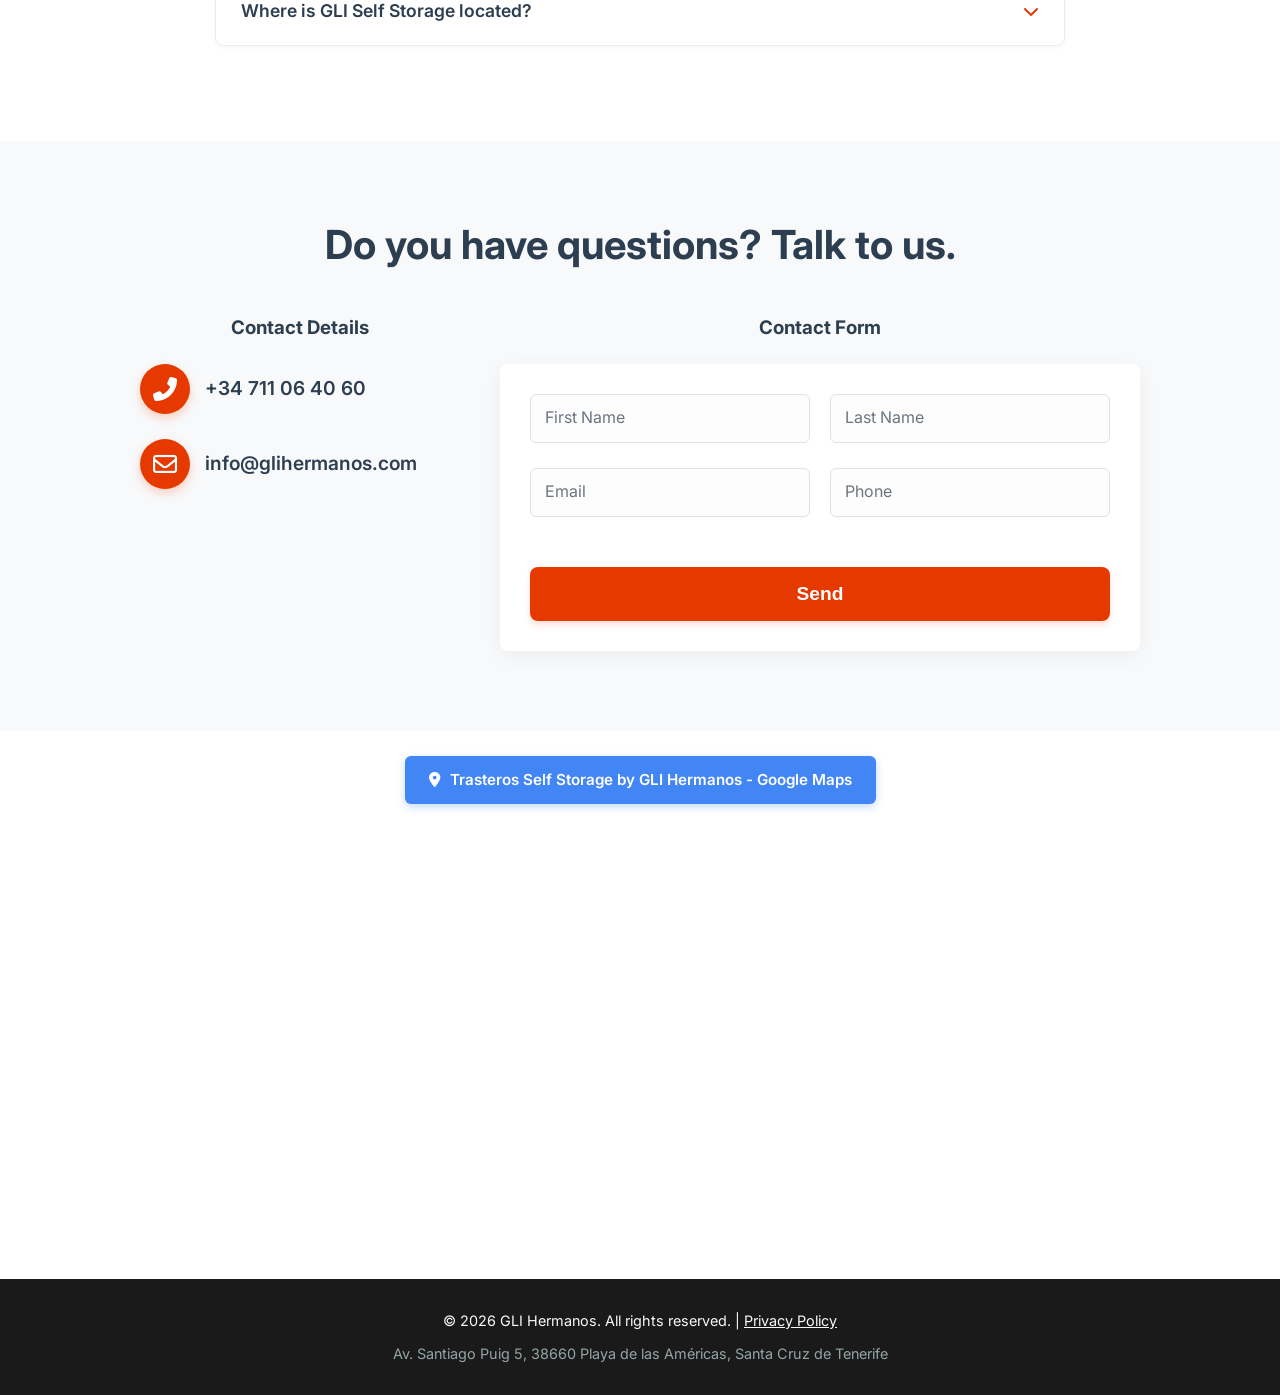
==== commit d278a521: "Optimize SEO, local Google Business integration, FAQs, multilingual tags and image performance" ====
--- a/index.html
+++ b/index.html
@@ -16,11 +16,153 @@
         })(window, document, 'script', 'dataLayer', 'GTM-TJLT8K84');</script>
     <!-- End Google Tag Manager -->
 
-    <meta name="keywords" id="meta-keywords" content="">
+    <title>GLI Self Storage Tenerife | Trasteros en Playa de las Américas | 24/7</title>
     <meta name="description"
-        content="Secure Self Storage in Tenerife - 24/7 Access, Transport Services, and High Security.">
+        content="Secure 24/7 self storage units & trasteros in Playa de las Américas, Tenerife. High security, monitoring, transport & removals. Book your storage unit online today!">
+    <meta name="keywords" id="meta-keywords" content="self storage Playa de las Americas, trasteros Tenerife, trasteros Playa de las Americas, guardamuebles Tenerife Sur, storage units Los Cristianos, Costa Adeje, Arona">
     <meta name="robots" content="index, follow">
-    <title>GLI Self Storage - Tenerife</title>
+    <link rel="canonical" href="https://gliselfstorage.com/">
+
+    <!-- Multilingual Alternate Links (hreflang) -->
+    <link rel="alternate" hreflang="x-default" href="https://gliselfstorage.com/">
+    <link rel="alternate" hreflang="en" href="https://gliselfstorage.com/?lang=en">
+    <link rel="alternate" hreflang="es" href="https://gliselfstorage.com/?lang=es">
+    <link rel="alternate" hreflang="de" href="https://gliselfstorage.com/?lang=de">
+    <link rel="alternate" hreflang="pl" href="https://gliselfstorage.com/?lang=pl">
+    <link rel="alternate" hreflang="uk" href="https://gliselfstorage.com/?lang=uk">
+    <link rel="alternate" hreflang="ru" href="https://gliselfstorage.com/?lang=ru">
+
+    <!-- Favicon & Touch Icons -->
+    <link rel="icon" type="image/png" href="assets/images/logo.png">
+    <link rel="apple-touch-icon" href="assets/images/logo.png">
+
+    <!-- Open Graph (Facebook, WhatsApp, LinkedIn) -->
+    <meta property="og:type" content="website">
+    <meta property="og:url" content="https://gliselfstorage.com/">
+    <meta property="og:title" content="GLI Self Storage Tenerife | Trasteros en Playa de las Américas">
+    <meta property="og:description" content="Secure 24/7 self storage units & trasteros in Playa de las Américas, Tenerife. High security, monitoring & transport services.">
+    <meta property="og:image" content="https://gliselfstorage.com/assets/images/header1.jpeg">
+    <meta property="og:locale" content="en_US">
+    <meta property="og:locale:alternate" content="es_ES">
+    <meta property="og:locale:alternate" content="de_DE">
+    <meta property="og:locale:alternate" content="pl_PL">
+    <meta property="og:site_name" content="GLI Self Storage Tenerife">
+
+    <!-- Twitter Card -->
+    <meta name="twitter:card" content="summary_large_image">
+    <meta name="twitter:title" content="GLI Self Storage Tenerife | Trasteros en Playa de las Américas">
+    <meta name="twitter:description" content="Secure 24/7 self storage units & trasteros in Playa de las Américas, Tenerife. High security & transport.">
+    <meta name="twitter:image" content="https://gliselfstorage.com/assets/images/header1.jpeg">
+
+    <!-- Schema.org Structured Data (LocalBusiness / SelfStorage) -->
+    <script type="application/ld+json">
+    {
+      "@context": "https://schema.org",
+      "@type": "SelfStorage",
+      "@id": "https://gliselfstorage.com/#organization",
+      "name": "Trasteros Self Storage by GLI Hermanos",
+      "alternateName": ["GLI Self Storage", "GLI Hermanos Trasteros Tenerife"],
+      "url": "https://gliselfstorage.com/",
+      "logo": "https://gliselfstorage.com/assets/images/logo.png",
+      "image": "https://gliselfstorage.com/assets/images/header1.jpeg",
+      "description": "Secure self storage units and trasteros in Playa de las Américas, Tenerife. 24/7 access, video surveillance, moisture control and transport services.",
+      "telephone": "+34711064060",
+      "email": "info@glihermanos.com",
+      "address": {
+        "@type": "PostalAddress",
+        "streetAddress": "Av. Santiago Puig, 5",
+        "addressLocality": "Playa de las Américas",
+        "postalCode": "38660",
+        "addressRegion": "Santa Cruz de Tenerife",
+        "addressCountry": "ES"
+      },
+      "geo": {
+        "@type": "GeoCoordinates",
+        "latitude": 28.0619229,
+        "longitude": -16.728169
+      },
+      "hasMap": "https://www.google.com/maps/place/Trasteros+Self+Storage+by+GLI+Hermanos/@28.0619229,-16.7307439,960m/data=!3m2!1e3!4b1!4m6!3m5!1s0xc6a97955a809f7b:0xe2f419da1b993b!8m2!3d28.0619229!4d-16.728169",
+      "openingHoursSpecification": {
+        "@type": "OpeningHoursSpecification",
+        "dayOfWeek": [
+          "Monday",
+          "Tuesday",
+          "Wednesday",
+          "Thursday",
+          "Friday",
+          "Saturday",
+          "Sunday"
+        ],
+        "opens": "00:00",
+        "closes": "23:59"
+      },
+      "priceRange": "$$",
+      "currenciesAccepted": "EUR",
+      "paymentAccepted": "Cash, Credit Card, Bank Transfer",
+      "areaServed": [
+        "Playa de las Américas",
+        "Los Cristianos",
+        "Costa Adeje",
+        "Arona",
+        "Adeje",
+        "Tenerife Sur"
+      ],
+      "sameAs": [
+        "https://www.facebook.com/glitrasterostenerife?locale=pl_PL",
+        "https://www.google.com/maps/place/Trasteros+Self+Storage+by+GLI+Hermanos/@28.0619229,-16.7307439,960m/data=!3m2!1e3!4b1!4m6!3m5!1s0xc6a97955a809f7b:0xe2f419da1b993b!8m2!3d28.0619229!4d-16.728169"
+      ]
+    }
+    </script>
+
+    <!-- Schema.org FAQPage for Google Rich Snippets -->
+    <script type="application/ld+json">
+    {
+      "@context": "https://schema.org",
+      "@type": "FAQPage",
+      "mainEntity": [
+        {
+          "@type": "Question",
+          "name": "What storage unit sizes are available at GLI Self Storage?",
+          "acceptedAnswer": {
+            "@type": "Answer",
+            "text": "We offer a wide range of unit sizes tailored to your needs – from compact lockers for luggage, seasonal clothes, and sports gear, to large storage spaces for furniture during renovation or business inventory."
+          }
+        },
+        {
+          "@type": "Question",
+          "name": "How can I access my storage unit? Is access 24/7?",
+          "acceptedAnswer": {
+            "@type": "Answer",
+            "text": "Yes! You have unlimited, direct access to your unit 24 hours a day, 7 days a week, 365 days a year using a secure personal access control system."
+          }
+        },
+        {
+          "@type": "Question",
+          "name": "Do you offer transport and moving services in Tenerife?",
+          "acceptedAnswer": {
+            "@type": "Answer",
+            "text": "Yes, we provide professional moving assistance, oversized cargo transport, and van assistance across Tenerife to help you easily transfer your belongings."
+          }
+        },
+        {
+          "@type": "Question",
+          "name": "How safe are my belongings at GLI Self Storage?",
+          "acceptedAnswer": {
+            "@type": "Answer",
+            "text": "Security is our top priority. Our facility features 24/7 CCTV video surveillance, automated alarms, individualized access control, and moisture-resistant construction."
+          }
+        },
+        {
+          "@type": "Question",
+          "name": "Where is GLI Self Storage located in Tenerife?",
+          "acceptedAnswer": {
+            "@type": "Answer",
+            "text": "We are conveniently located at Av. Santiago Puig 5, 38660 Playa de las Américas (Santa Cruz de Tenerife), with fast access from Los Cristianos, Costa Adeje, and Arona."
+          }
+        }
+      ]
+    }
+    </script>
     <!-- Google Fonts -->
     <link href="https://fonts.googleapis.com/css2?family=Inter:wght@400;500;600;700;800&display=swap" rel="stylesheet">
     <!-- Font Awesome for Icons -->
@@ -89,8 +231,9 @@
     <header class="header">
         <div class="container header-content">
             <div class="logo">
-                <a href="#"><img src="assets/images/logo.png" alt="GLI Self Storage"
-                        onerror="this.outerHTML='<h1 class=\'text-logo\'>GLI <span>Self Storage</span></h1>'"></a>
+                <a href="#"><img src="assets/images/logo.png" alt="GLI Self Storage Tenerife | Trasteros"
+                        width="250" height="59" fetchpriority="high"
+                        onerror="this.outerHTML='<div class=\'text-logo\'>GLI <span>Self Storage</span></div>'"></a>
             </div>
 
             <nav class="main-nav">
@@ -99,6 +242,7 @@
                     <li><a href="#benefits" data-i18n="menu_benefits">Benefits</a></li>
                     <li><a href="#units" data-i18n="menu_units">Our Units</a></li>
                     <li><a href="#transport" data-i18n="menu_transport">Transport</a></li>
+                    <li><a href="#faq" data-i18n="menu_faq">FAQ</a></li>
                     <li><a href="#contact" data-i18n="menu_contact">Contact</a></li>
                 </ul>
             </nav>
@@ -138,6 +282,7 @@
             <li><a href="#benefits" data-i18n="menu_benefits">Benefits</a></li>
             <li><a href="#units" data-i18n="menu_units">Our Units</a></li>
             <li><a href="#transport" data-i18n="menu_transport">Transport</a></li>
+            <li><a href="#faq" data-i18n="menu_faq">FAQ</a></li>
             <li><a href="#contact" data-i18n="menu_contact">Contact</a></li>
         </ul>
     </div>
@@ -146,7 +291,7 @@
     <section id="home" class="hero">
         <div class="hero-overlay"></div>
         <div class="container hero-content">
-            <h2 data-i18n="hero_title" class="animate-up">Secure Self Storage in Tenerife</h2>
+            <h1 data-i18n="hero_title" class="animate-up">Secure Self Storage in Tenerife</h1>
             <p data-i18n="hero_subtitle" class="animate-up delay-1">Flexible and safe storage units available 24/7.</p>
             <a href="https://glihermanos.savvylockers.com/?fbclid=IwY2xjawQRhgFleHRuA2FlbQIxMABicmlkETJEMmpuODRKdEl5TjlVZ01Cc3J0YwZhcHBfaWQQMjIyMDM5MTc4ODIwMDg5MgABHppS1P2RR4xndVXGXnj58b55_4hbv1EeM5cEgCPNnU7qMUyhquLcri8U6ESe_aem_1NgS0DgagLh0nzZvqm6EQw"
                 target="_blank" class="btn btn-primary animate-up delay-2" data-i18n="hero_btn">Rent a Unit</a>
@@ -171,12 +316,16 @@
                 <div class="units-image">
                     <div class="carousel-container" id="units-carousel">
                         <div class="carousel-track">
-                            <img src="assets/images/storagetenerife3.jpeg" alt="Storage Unit 3"
-                                class="carousel-slide active">
-                            <img src="assets/images/storagetenerife1.jpeg" alt="Storage Unit 1" class="carousel-slide">
-                            <img src="assets/images/storagetenerife2.jpeg" alt="Storage Unit 2" class="carousel-slide">
-                            <img src="assets/images/storagetenerife4.jpeg" alt="Storage Unit 4" class="carousel-slide">
-                            <img src="assets/images/storagetenerife5.jpeg" alt="Storage Unit 5" class="carousel-slide">
+                            <img src="assets/images/storagetenerife3.jpeg" alt="GLI Self Storage Tenerife - Storage Unit 3"
+                                class="carousel-slide active" loading="lazy" decoding="async">
+                            <img src="assets/images/storagetenerife1.jpeg" alt="Trasteros Tenerife Sur - Storage Unit 1"
+                                class="carousel-slide" loading="lazy" decoding="async">
+                            <img src="assets/images/storagetenerife2.jpeg" alt="Alquiler de trasteros Playa de las Americas - Storage Unit 2"
+                                class="carousel-slide" loading="lazy" decoding="async">
+                            <img src="assets/images/storagetenerife4.jpeg" alt="Secure Storage Units Tenerife - Storage Unit 4"
+                                class="carousel-slide" loading="lazy" decoding="async">
+                            <img src="assets/images/storagetenerife5.jpeg" alt="Warehouse and Lockers Tenerife - Storage Unit 5"
+                                class="carousel-slide" loading="lazy" decoding="async">
                         </div>
                         <button class="carousel-btn prev-btn" aria-label="Previous Slide"><i
                                 class="fas fa-chevron-left"></i></button>
@@ -260,6 +409,68 @@
         </div>
     </section>
 
+    <!-- FAQ Section -->
+    <section id="faq" class="faq-section section-padding">
+        <div class="container">
+            <div class="text-center mb-5">
+                <h2 data-i18n="faq_title">Frequently Asked Questions</h2>
+                <p class="max-w-800 mx-auto text-muted" data-i18n="faq_subtitle">Everything you need to know about our self storage in Tenerife</p>
+            </div>
+
+            <div class="faq-container">
+                <div class="faq-item">
+                    <div class="faq-question">
+                        <span data-i18n="faq_q1">What storage unit sizes are available?</span>
+                        <i class="fas fa-chevron-down faq-icon"></i>
+                    </div>
+                    <div class="faq-answer">
+                        <p data-i18n="faq_a1">We offer a wide range of unit sizes tailored to your needs – from compact lockers for luggage, seasonal clothes, and sports gear, to large storage spaces for furniture during renovation or business inventory.</p>
+                    </div>
+                </div>
+
+                <div class="faq-item">
+                    <div class="faq-question">
+                        <span data-i18n="faq_q2">How can I access my unit? Is it really 24/7?</span>
+                        <i class="fas fa-chevron-down faq-icon"></i>
+                    </div>
+                    <div class="faq-answer">
+                        <p data-i18n="faq_a2">Yes! You have unlimited, direct access to your unit 24 hours a day, 7 days a week, 365 days a year using a secure personal access control system.</p>
+                    </div>
+                </div>
+
+                <div class="faq-item">
+                    <div class="faq-question">
+                        <span data-i18n="faq_q3">Do you offer transport and moving services in Tenerife?</span>
+                        <i class="fas fa-chevron-down faq-icon"></i>
+                    </div>
+                    <div class="faq-answer">
+                        <p data-i18n="faq_a3">Yes, we provide professional moving assistance, oversized cargo transport, and van assistance across Tenerife to help you easily transfer your belongings.</p>
+                    </div>
+                </div>
+
+                <div class="faq-item">
+                    <div class="faq-question">
+                        <span data-i18n="faq_q4">How safe are my belongings at GLI Self Storage?</span>
+                        <i class="fas fa-chevron-down faq-icon"></i>
+                    </div>
+                    <div class="faq-answer">
+                        <p data-i18n="faq_a4">Security is our top priority. Our facility features 24/7 CCTV video surveillance, automated alarms, individualized access control, and moisture-resistant construction.</p>
+                    </div>
+                </div>
+
+                <div class="faq-item">
+                    <div class="faq-question">
+                        <span data-i18n="faq_q5">Where is GLI Self Storage located?</span>
+                        <i class="fas fa-chevron-down faq-icon"></i>
+                    </div>
+                    <div class="faq-answer">
+                        <p data-i18n="faq_a5">We are conveniently located at Av. Santiago Puig 5, 38660 Playa de las Américas (Santa Cruz de Tenerife), with fast access from Los Cristianos, Costa Adeje, and Arona.</p>
+                    </div>
+                </div>
+            </div>
+        </div>
+    </section>
+
     <!-- Contact Section -->
     <section id="contact" class="contact section-padding bg-light">
         <div class="container">
@@ -340,11 +551,17 @@
 
     <!-- Map Section -->
     <section id="map" class="map-section">
+        <div class="map-header-bar">
+            <a href="https://www.google.com/maps/place/Trasteros+Self+Storage+by+GLI+Hermanos/@28.0619229,-16.7307439,960m/data=!3m2!1e3!4b1!4m6!3m5!1s0xc6a97955a809f7b:0xe2f419da1b993b!8m2!3d28.0619229!4d-16.728169"
+                target="_blank" rel="noopener noreferrer" class="map-google-btn">
+                <i class="fas fa-map-marker-alt"></i> <span>Trasteros Self Storage by GLI Hermanos - Google Maps</span>
+            </a>
+        </div>
         <div class="map-container" style="line-height: 0;">
             <iframe
-                src="https://www.google.com/maps/embed?pb=!1m18!1m12!1m3!1d1576.4716901842368!2d-16.731778946142714!3d28.05830919864947!2m3!1f0!2f0!3f0!3m2!1i1024!2i768!4f13.1!3m3!1m2!1s0xc6a90a42fbac999%3A0xe54b9d0fe4cfdb8b!2sAv.%20Santiago%20Puig%2C%205%2C%2038650%20Playa%20de%20la%20Am%C3%A9ricas%2C%20Santa%20Cruz%20de%20Tenerife%2C%20Spain!5e0!3m2!1sen!2spl!4v1700000000000!5m2!1sen!2spl"
+                src="https://www.google.com/maps/embed?pb=!1m18!1m12!1m3!1d3522.6105151594924!2d-16.73074392398436!3d28.06192287597953!2m3!1f0!2f0!3f0!3m2!1i1024!2i768!4f13.1!3m3!1m2!1s0xc6a97955a809f7b%3A0xe2f419da1b993b!2sTrasteros%20Self%20Storage%20by%20GLI%20Hermanos!5e0!3m2!1sen!2ses!4v1700000000000!5m2!1sen!2ses"
                 width="100%" height="450" style="border:0;" allowfullscreen="" loading="lazy"
-                referrerpolicy="no-referrer-when-downgrade">
+                referrerpolicy="no-referrer-when-downgrade" title="Google Maps - Trasteros Self Storage by GLI Hermanos">
             </iframe>
         </div>
     </section>
--- a/styles.css
+++ b/styles.css
@@ -437,6 +437,7 @@
     max-width: 800px;
 }
 
+.hero h1,
 .hero h2 {
     font-size: 3.5rem;
     margin-bottom: 20px;
@@ -963,6 +964,7 @@
         gap: 12px;
     }
 
+    .hero h1,
     .hero h2 {
         font-size: 2.5rem;
     }
@@ -979,4 +981,102 @@
     .mobile-fab {
         display: flex;
     }
+}
+
+/*================================================
+    FAQ Section (SEO & Rich Results)
+================================================*/
+.faq-section {
+    background-color: var(--white);
+}
+
+.faq-container {
+    max-width: 850px;
+    margin: 0 auto;
+}
+
+.faq-item {
+    background: #fff;
+    border: 1px solid #e9ecef;
+    border-radius: 8px;
+    margin-bottom: 15px;
+    box-shadow: 0 2px 5px rgba(0, 0, 0, 0.03);
+    overflow: hidden;
+    transition: all 0.3s ease;
+}
+
+.faq-item.active {
+    border-color: var(--primary-color);
+    box-shadow: 0 4px 12px rgba(255, 107, 53, 0.12);
+}
+
+.faq-question {
+    padding: 20px 25px;
+    cursor: pointer;
+    display: flex;
+    justify-content: space-between;
+    align-items: center;
+    font-weight: 600;
+    font-size: 1.1rem;
+    color: var(--secondary-color);
+    transition: color 0.3s ease;
+    user-select: none;
+}
+
+.faq-item.active .faq-question {
+    color: var(--primary-color);
+}
+
+.faq-icon {
+    transition: transform 0.3s ease;
+    font-size: 1rem;
+    color: var(--primary-color);
+}
+
+.faq-item.active .faq-icon {
+    transform: rotate(180deg);
+}
+
+.faq-answer {
+    max-height: 0;
+    overflow: hidden;
+    transition: max-height 0.35s cubic-bezier(0, 1, 0, 1), padding 0.3s ease;
+    padding: 0 25px;
+    color: var(--text-color);
+    line-height: 1.7;
+    font-size: 1rem;
+}
+
+.faq-item.active .faq-answer {
+    max-height: 500px;
+    transition: max-height 0.4s ease-in-out, padding 0.3s ease;
+    padding: 0 25px 22px 25px;
+}
+
+/* Map Header Button */
+.map-header-bar {
+    text-align: center;
+    padding: 25px 15px;
+    background: #fff;
+}
+
+.map-google-btn {
+    display: inline-flex;
+    align-items: center;
+    gap: 10px;
+    padding: 12px 24px;
+    background: #4285F4;
+    color: #fff;
+    border-radius: 6px;
+    font-weight: 600;
+    font-size: 0.95rem;
+    text-decoration: none;
+    box-shadow: 0 3px 8px rgba(66, 133, 244, 0.3);
+    transition: background 0.3s, transform 0.2s;
+}
+
+.map-google-btn:hover {
+    background: #3367D6;
+    color: #fff;
+    transform: translateY(-2px);
 }
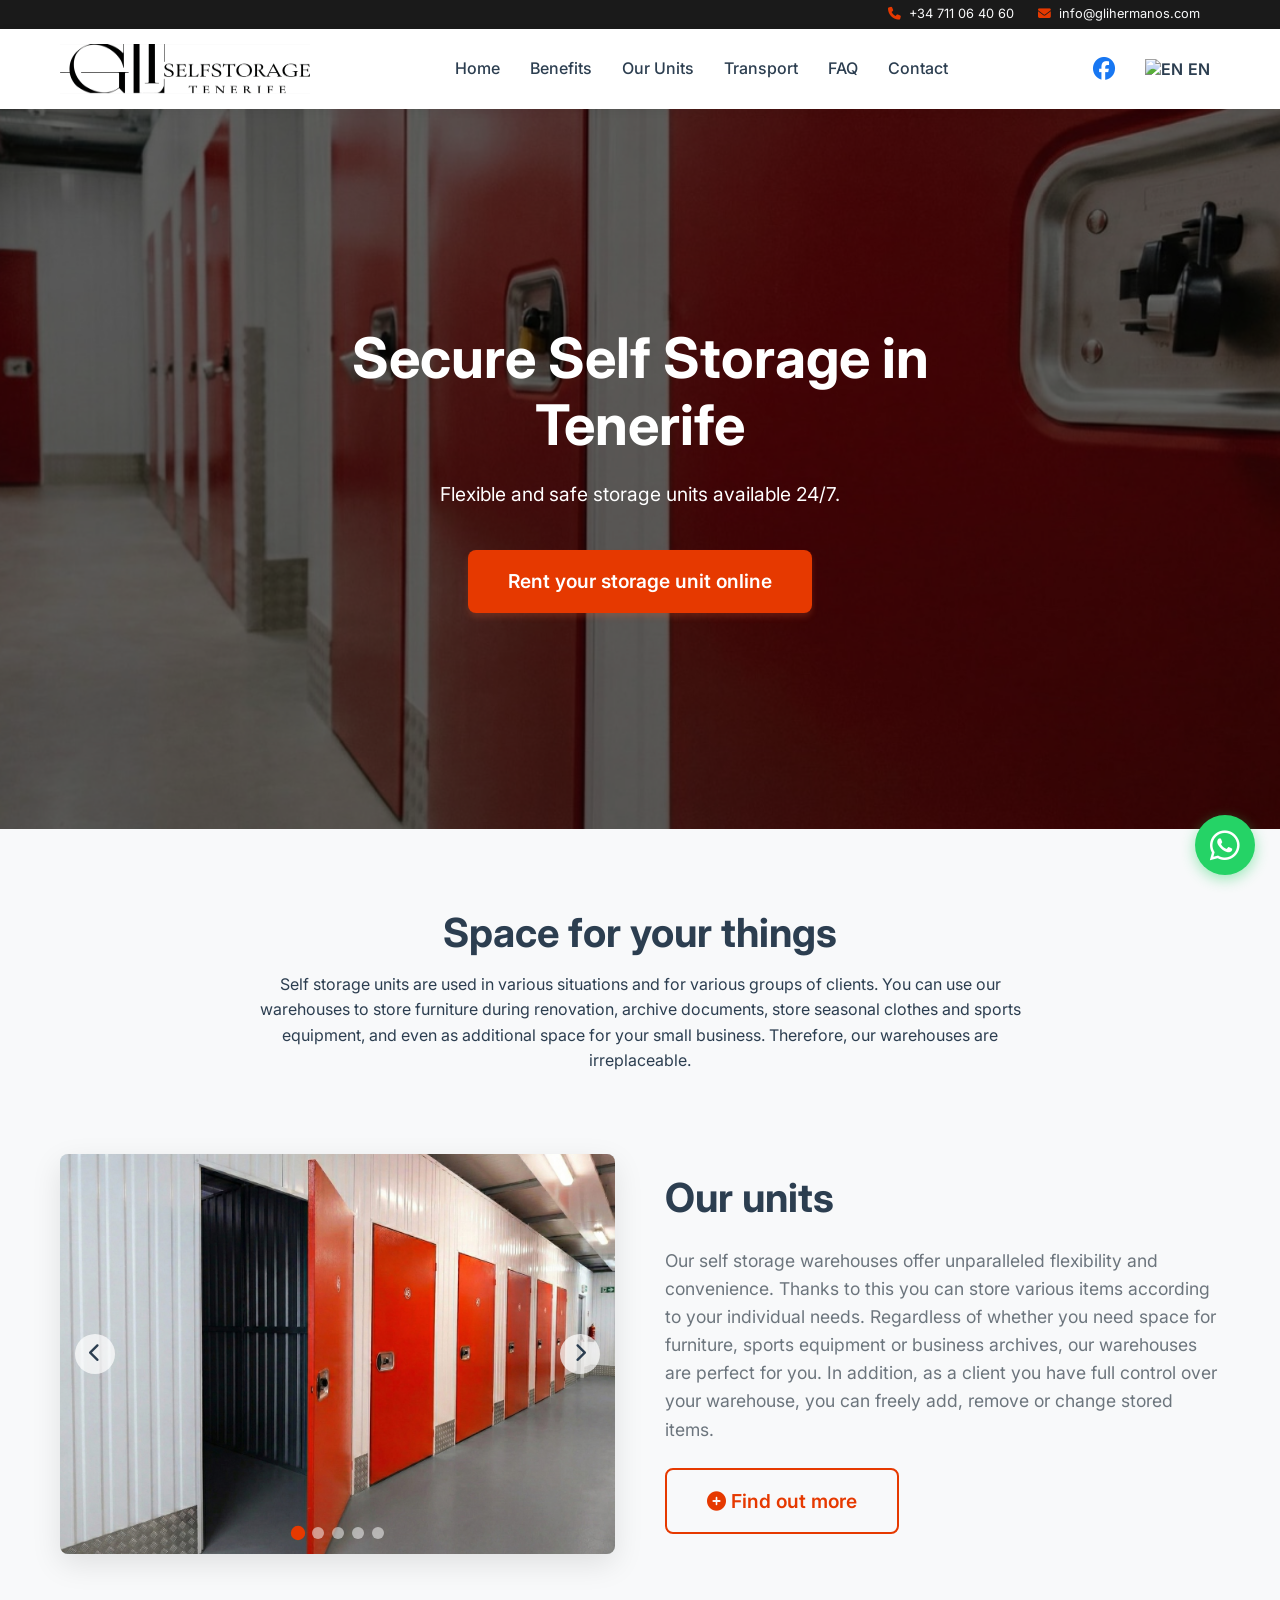
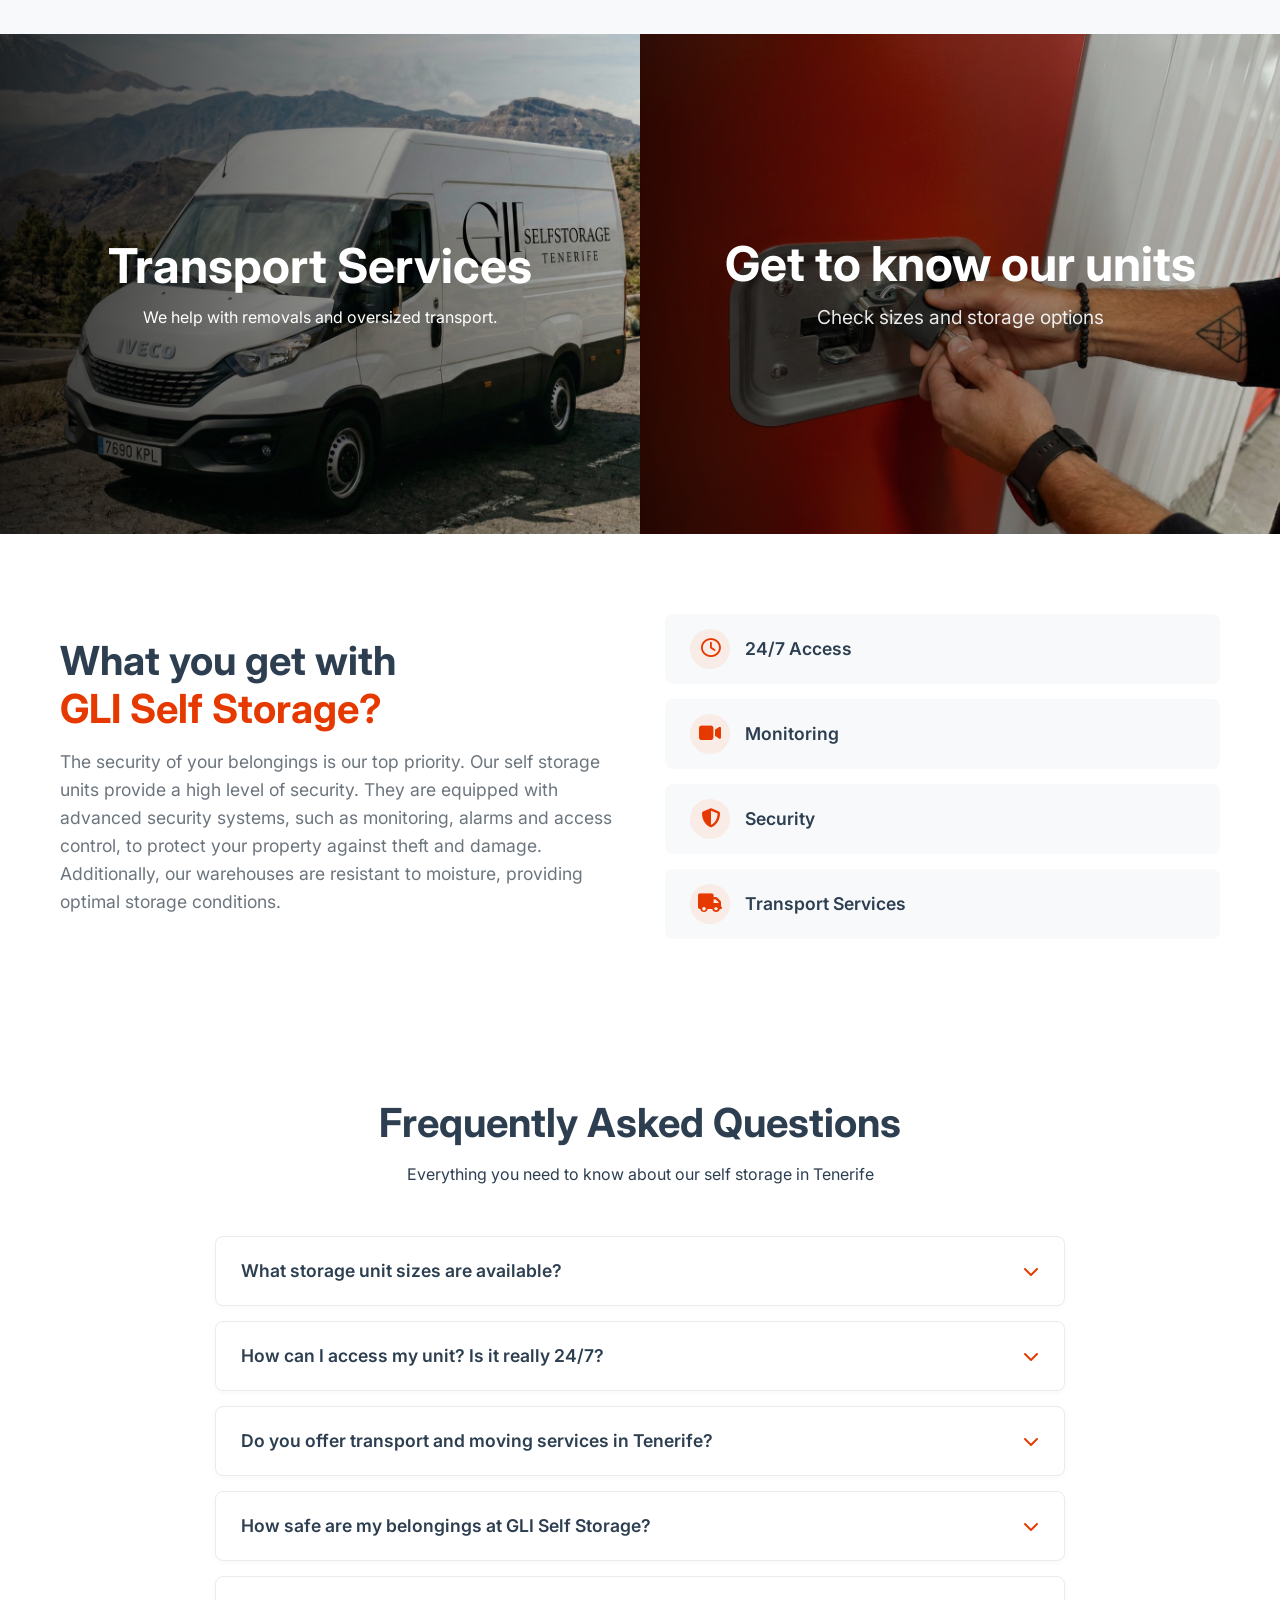
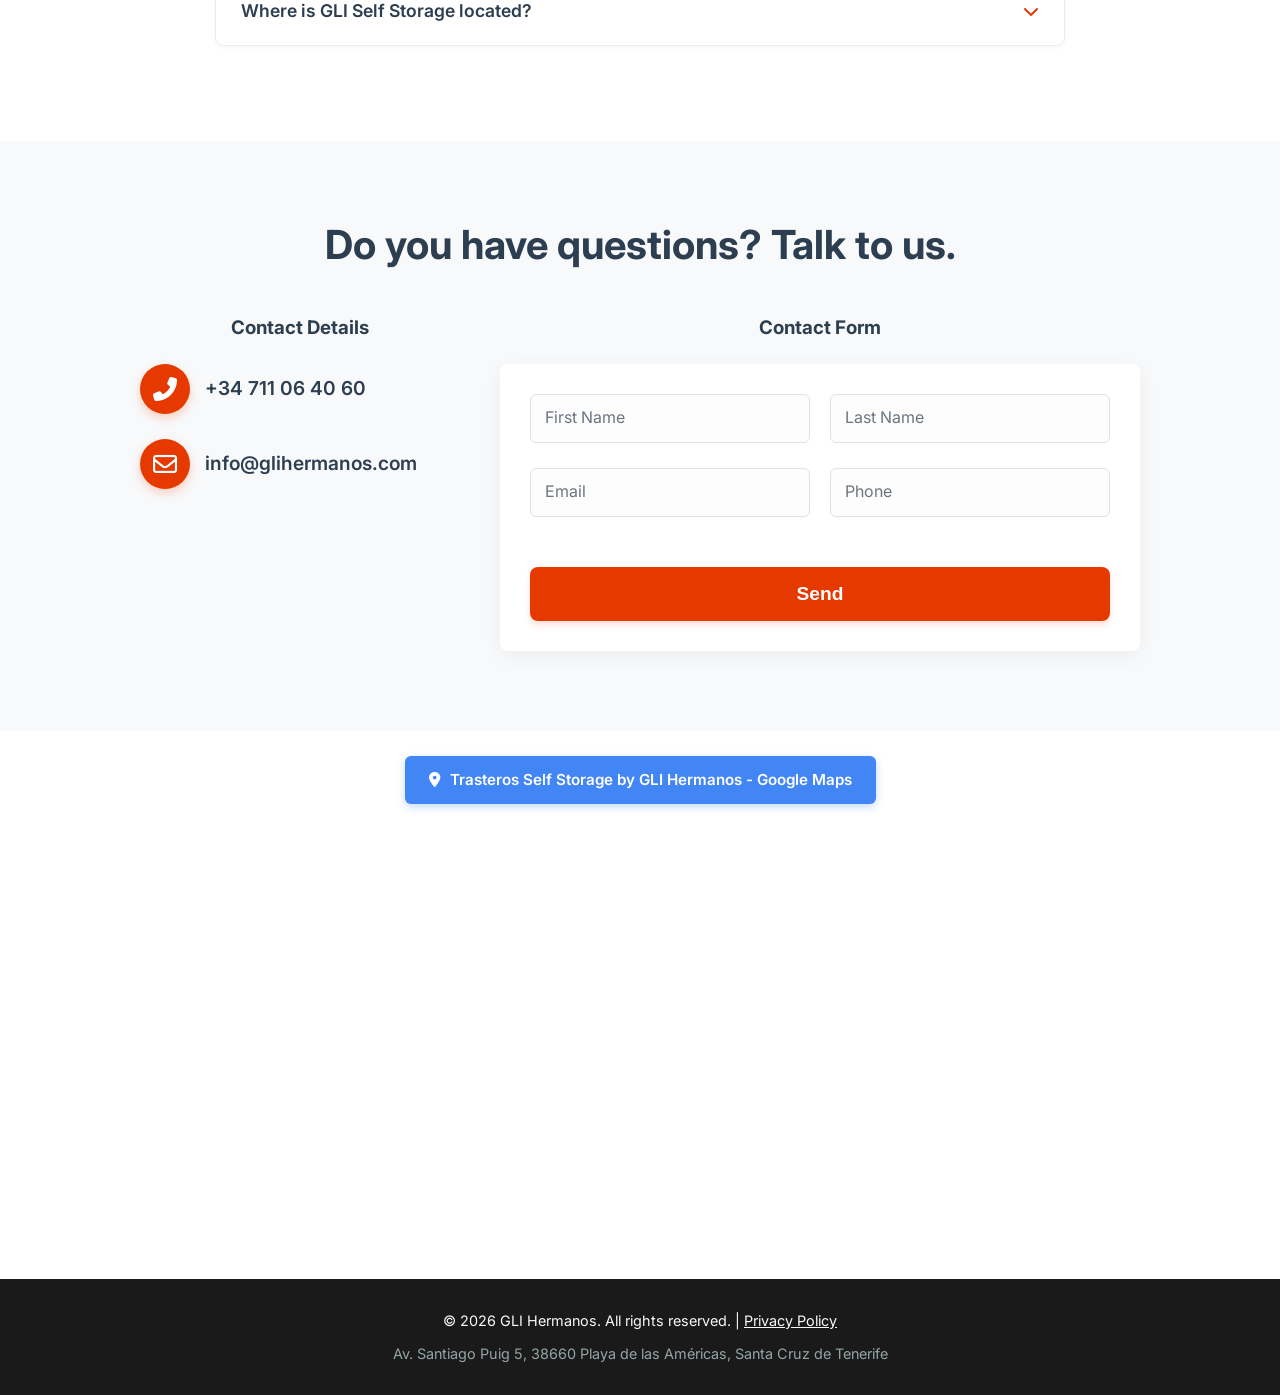
==== commit a35f2db1: "Boost SEO & CRO: Add floating WhatsApp chat, compress images, add .htaccess caching and enrich Schem" ====
--- a/index.html
+++ b/index.html
@@ -1,9 +1,35 @@
 <!DOCTYPE html>
-<html lang="en">
+<html lang="en" class="notranslate">
 
 <head>
     <meta charset="UTF-8">
     <meta name="viewport" content="width=device-width, initial-scale=1.0">
+    <!-- Auto-redirect to user's preferred or system language -->
+    <script>
+        (function () {
+            var urlParams = new URLSearchParams(window.location.search);
+            if (urlParams.get('lang') === 'en' || urlParams.get('noredirect') === '1') {
+                localStorage.setItem('glilang', 'en');
+                return;
+            }
+            var supported = ['es', 'de', 'pl', 'uk', 'ru'];
+            var savedLang = localStorage.getItem('glilang');
+            if (savedLang === 'en') return;
+            if (savedLang && supported.indexOf(savedLang) !== -1) {
+                window.location.replace('/' + savedLang + '/');
+                return;
+            }
+            var navLang = (navigator.language || navigator.userLanguage || '').substring(0, 2).toLowerCase();
+            if (!savedLang && supported.indexOf(navLang) !== -1 && navLang !== 'en') {
+                localStorage.setItem('glilang', navLang);
+                window.location.replace('/' + navLang + '/');
+            }
+        })();
+    </script>
+
+    <!-- Prevent Chrome automatic translation popup -->
+    <meta name="google" content="notranslate">
+
 
     <!-- Google Tag Manager -->
     <script>(function (w, d, s, l, i) {
@@ -16,21 +42,23 @@
         })(window, document, 'script', 'dataLayer', 'GTM-TJLT8K84');</script>
     <!-- End Google Tag Manager -->
 
-    <title>GLI Self Storage Tenerife | Trasteros en Playa de las Américas | 24/7</title>
+    <title>GLI Self Storage Tenerife | Storage Playa de las Américas</title>
     <meta name="description"
         content="Secure 24/7 self storage units & trasteros in Playa de las Américas, Tenerife. High security, monitoring, transport & removals. Book your storage unit online today!">
     <meta name="keywords" id="meta-keywords" content="self storage Playa de las Americas, trasteros Tenerife, trasteros Playa de las Americas, guardamuebles Tenerife Sur, storage units Los Cristianos, Costa Adeje, Arona">
+    <meta name="author" content="GLI Self Storage">
+    <meta name="publisher" content="GLI Self Storage">
     <meta name="robots" content="index, follow">
     <link rel="canonical" href="https://gliselfstorage.com/">
 
     <!-- Multilingual Alternate Links (hreflang) -->
     <link rel="alternate" hreflang="x-default" href="https://gliselfstorage.com/">
-    <link rel="alternate" hreflang="en" href="https://gliselfstorage.com/?lang=en">
-    <link rel="alternate" hreflang="es" href="https://gliselfstorage.com/?lang=es">
-    <link rel="alternate" hreflang="de" href="https://gliselfstorage.com/?lang=de">
-    <link rel="alternate" hreflang="pl" href="https://gliselfstorage.com/?lang=pl">
-    <link rel="alternate" hreflang="uk" href="https://gliselfstorage.com/?lang=uk">
-    <link rel="alternate" hreflang="ru" href="https://gliselfstorage.com/?lang=ru">
+    <link rel="alternate" hreflang="en" href="https://gliselfstorage.com/">
+    <link rel="alternate" hreflang="es" href="https://gliselfstorage.com/es/">
+    <link rel="alternate" hreflang="de" href="https://gliselfstorage.com/de/">
+    <link rel="alternate" hreflang="pl" href="https://gliselfstorage.com/pl/">
+    <link rel="alternate" hreflang="uk" href="https://gliselfstorage.com/uk/">
+    <link rel="alternate" hreflang="ru" href="https://gliselfstorage.com/ru/">
 
     <!-- Favicon & Touch Icons -->
     <link rel="icon" type="image/png" href="assets/images/logo.png">
@@ -39,7 +67,7 @@
     <!-- Open Graph (Facebook, WhatsApp, LinkedIn) -->
     <meta property="og:type" content="website">
     <meta property="og:url" content="https://gliselfstorage.com/">
-    <meta property="og:title" content="GLI Self Storage Tenerife | Trasteros en Playa de las Américas">
+    <meta property="og:title" content="GLI Self Storage Tenerife | Storage Playa de las Américas">
     <meta property="og:description" content="Secure 24/7 self storage units & trasteros in Playa de las Américas, Tenerife. High security, monitoring & transport services.">
     <meta property="og:image" content="https://gliselfstorage.com/assets/images/header1.jpeg">
     <meta property="og:locale" content="en_US">
@@ -50,7 +78,7 @@
 
     <!-- Twitter Card -->
     <meta name="twitter:card" content="summary_large_image">
-    <meta name="twitter:title" content="GLI Self Storage Tenerife | Trasteros en Playa de las Américas">
+    <meta name="twitter:title" content="GLI Self Storage Tenerife | Storage Playa de las Américas">
     <meta name="twitter:description" content="Secure 24/7 self storage units & trasteros in Playa de las Américas, Tenerife. High security & transport.">
     <meta name="twitter:image" content="https://gliselfstorage.com/assets/images/header1.jpeg">
 
@@ -110,7 +138,45 @@
       "sameAs": [
         "https://www.facebook.com/glitrasterostenerife?locale=pl_PL",
         "https://www.google.com/maps/place/Trasteros+Self+Storage+by+GLI+Hermanos/@28.0619229,-16.7307439,960m/data=!3m2!1e3!4b1!4m6!3m5!1s0xc6a97955a809f7b:0xe2f419da1b993b!8m2!3d28.0619229!4d-16.728169"
-      ]
+      ],
+      "hasOfferCatalog": {
+        "@type": "OfferCatalog",
+        "name": "Storage & Moving Services",
+        "itemListElement": [
+          {
+            "@type": "Offer",
+            "itemOffered": {
+              "@type": "Service",
+              "name": "Self Storage Units Rental (Trasteros)",
+              "description": "Secure 24/7 personal and business storage units in Playa de las Américas."
+            }
+          },
+          {
+            "@type": "Offer",
+            "itemOffered": {
+              "@type": "Service",
+              "name": "Luggage Storage (Consigna de equipaje)",
+              "description": "Short-term and long-term secure luggage and suitcase storage for tourists."
+            }
+          },
+          {
+            "@type": "Offer",
+            "itemOffered": {
+              "@type": "Service",
+              "name": "Furniture Storage (Guardamuebles)",
+              "description": "Clean and dry storage for furniture and household goods during renovation or relocation."
+            }
+          },
+          {
+            "@type": "Offer",
+            "itemOffered": {
+              "@type": "Service",
+              "name": "Transport & Moving Van (Mudanzas Tenerife)",
+              "description": "Van assistance and oversized item transportation across Tenerife."
+            }
+          }
+        ]
+      }
     }
     </script>
 
@@ -258,12 +324,12 @@
                         <img src="https://flagcdn.com/w20/gb.png" alt="EN"> EN
                     </button>
                     <div class="lang-dropdown">
-                        <a href="#" data-lang="en"><img src="https://flagcdn.com/w20/gb.png" alt="English"> EN</a>
-                        <a href="#" data-lang="de"><img src="https://flagcdn.com/w20/de.png" alt="Deutsch"> DE</a>
-                        <a href="#" data-lang="es"><img src="https://flagcdn.com/w20/es.png" alt="Español"> ES</a>
-                        <a href="#" data-lang="pl"><img src="https://flagcdn.com/w20/pl.png" alt="Polski"> PL</a>
-                        <a href="#" data-lang="uk"><img src="https://flagcdn.com/w20/ua.png" alt="Українська"> UK</a>
-                        <a href="#" data-lang="ru"><img src="https://flagcdn.com/w20/ru.png" alt="Русский"> RU</a>
+                        <a href="/" data-lang="en"><img src="https://flagcdn.com/w20/gb.png" alt="English"> EN</a>
+                        <a href="/de/" data-lang="de"><img src="https://flagcdn.com/w20/de.png" alt="Deutsch"> DE</a>
+                        <a href="/es/" data-lang="es"><img src="https://flagcdn.com/w20/es.png" alt="Español"> ES</a>
+                        <a href="/pl/" data-lang="pl"><img src="https://flagcdn.com/w20/pl.png" alt="Polski"> PL</a>
+                        <a href="/uk/" data-lang="uk"><img src="https://flagcdn.com/w20/ua.png" alt="Українська"> UK</a>
+                        <a href="/ru/" data-lang="ru"><img src="https://flagcdn.com/w20/ru.png" alt="Русский"> RU</a>
                     </div>
                 </div>
 
@@ -576,9 +642,20 @@
         </div>
     </footer>
 
-    <!-- Mobile Floating Action Button -->
-    <a href="tel:+34711064060" class="mobile-fab">
+    <!-- Mobile Floating Action Button (Phone Call) -->
+    <a href="tel:+34711064060" class="mobile-fab" aria-label="Call GLI Self Storage">
         <i class="fas fa-phone-alt"></i>
+    </a>
+
+    <!-- WhatsApp Floating Action Button -->
+    <a href="https://wa.me/34711064060?text=Hello,%20I%20am%20interested%20in%20renting%20a%20storage%20unit%20at%20GLI%20Self%20Storage." 
+       class="whatsapp-float" 
+       target="_blank" 
+       rel="noopener noreferrer" 
+       aria-label="Chat on WhatsApp"
+       id="whatsapp-btn">
+        <i class="fab fa-whatsapp"></i>
+        <span class="whatsapp-tooltip" data-i18n="whatsapp_tooltip">Chat with us on WhatsApp</span>
     </a>
 
     <!-- Main JS -->
--- a/styles.css
+++ b/styles.css
@@ -1079,4 +1079,88 @@
     background: #3367D6;
     color: #fff;
     transform: translateY(-2px);
+}
+
+/* WhatsApp Floating Button */
+.whatsapp-float {
+    position: fixed;
+    bottom: 25px;
+    right: 25px;
+    width: 60px;
+    height: 60px;
+    background-color: #25D366;
+    color: #FFF;
+    border-radius: 50%;
+    text-align: center;
+    font-size: 34px;
+    box-shadow: 0 4px 14px rgba(37, 211, 102, 0.45);
+    z-index: 9999;
+    display: flex;
+    align-items: center;
+    justify-content: center;
+    text-decoration: none;
+    transition: transform 0.3s ease, box-shadow 0.3s ease;
+}
+
+.whatsapp-float:hover {
+    transform: scale(1.1);
+    box-shadow: 0 6px 20px rgba(37, 211, 102, 0.6);
+    color: #FFF;
+}
+
+.whatsapp-float .whatsapp-tooltip {
+    visibility: hidden;
+    position: absolute;
+    right: 70px;
+    background-color: #333;
+    color: #fff;
+    text-align: center;
+    padding: 7px 14px;
+    border-radius: 6px;
+    font-size: 0.85rem;
+    font-weight: 500;
+    white-space: nowrap;
+    opacity: 0;
+    transition: opacity 0.3s, visibility 0.3s;
+    box-shadow: 0 2px 8px rgba(0, 0, 0, 0.2);
+    pointer-events: none;
+}
+
+.whatsapp-float .whatsapp-tooltip::after {
+    content: "";
+    position: absolute;
+    top: 50%;
+    left: 100%;
+    margin-top: -5px;
+    border-width: 5px;
+    border-style: solid;
+    border-color: transparent transparent transparent #333;
+}
+
+.whatsapp-float:hover .whatsapp-tooltip {
+    visibility: visible;
+    opacity: 1;
+}
+
+@media (max-width: 768px) {
+    .mobile-fab {
+        display: flex;
+        bottom: 20px;
+        left: 20px;
+        right: auto;
+        width: 54px;
+        height: 54px;
+        font-size: 1.5rem;
+    }
+
+    .whatsapp-float {
+        bottom: 20px;
+        right: 20px;
+        width: 54px;
+        height: 54px;
+        font-size: 30px;
+    }
+    .whatsapp-float .whatsapp-tooltip {
+        display: none;
+    }
 }
